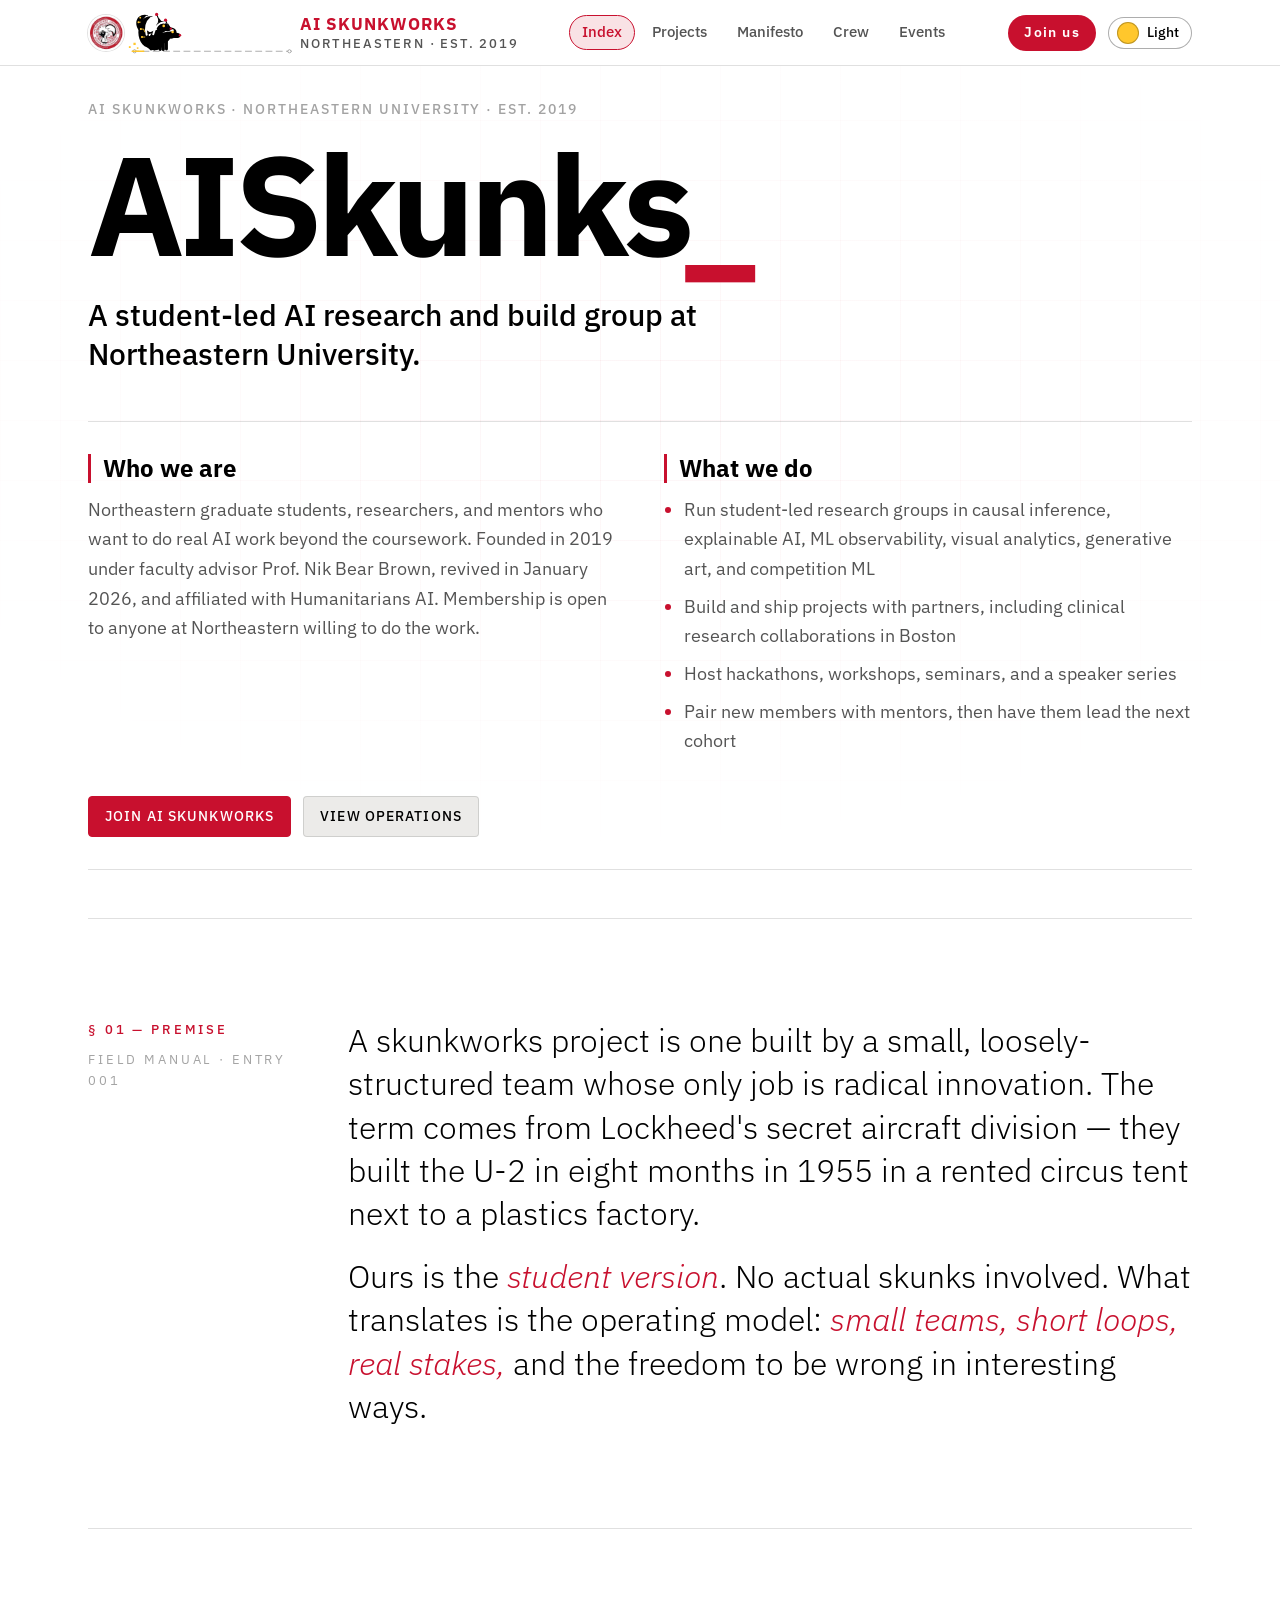
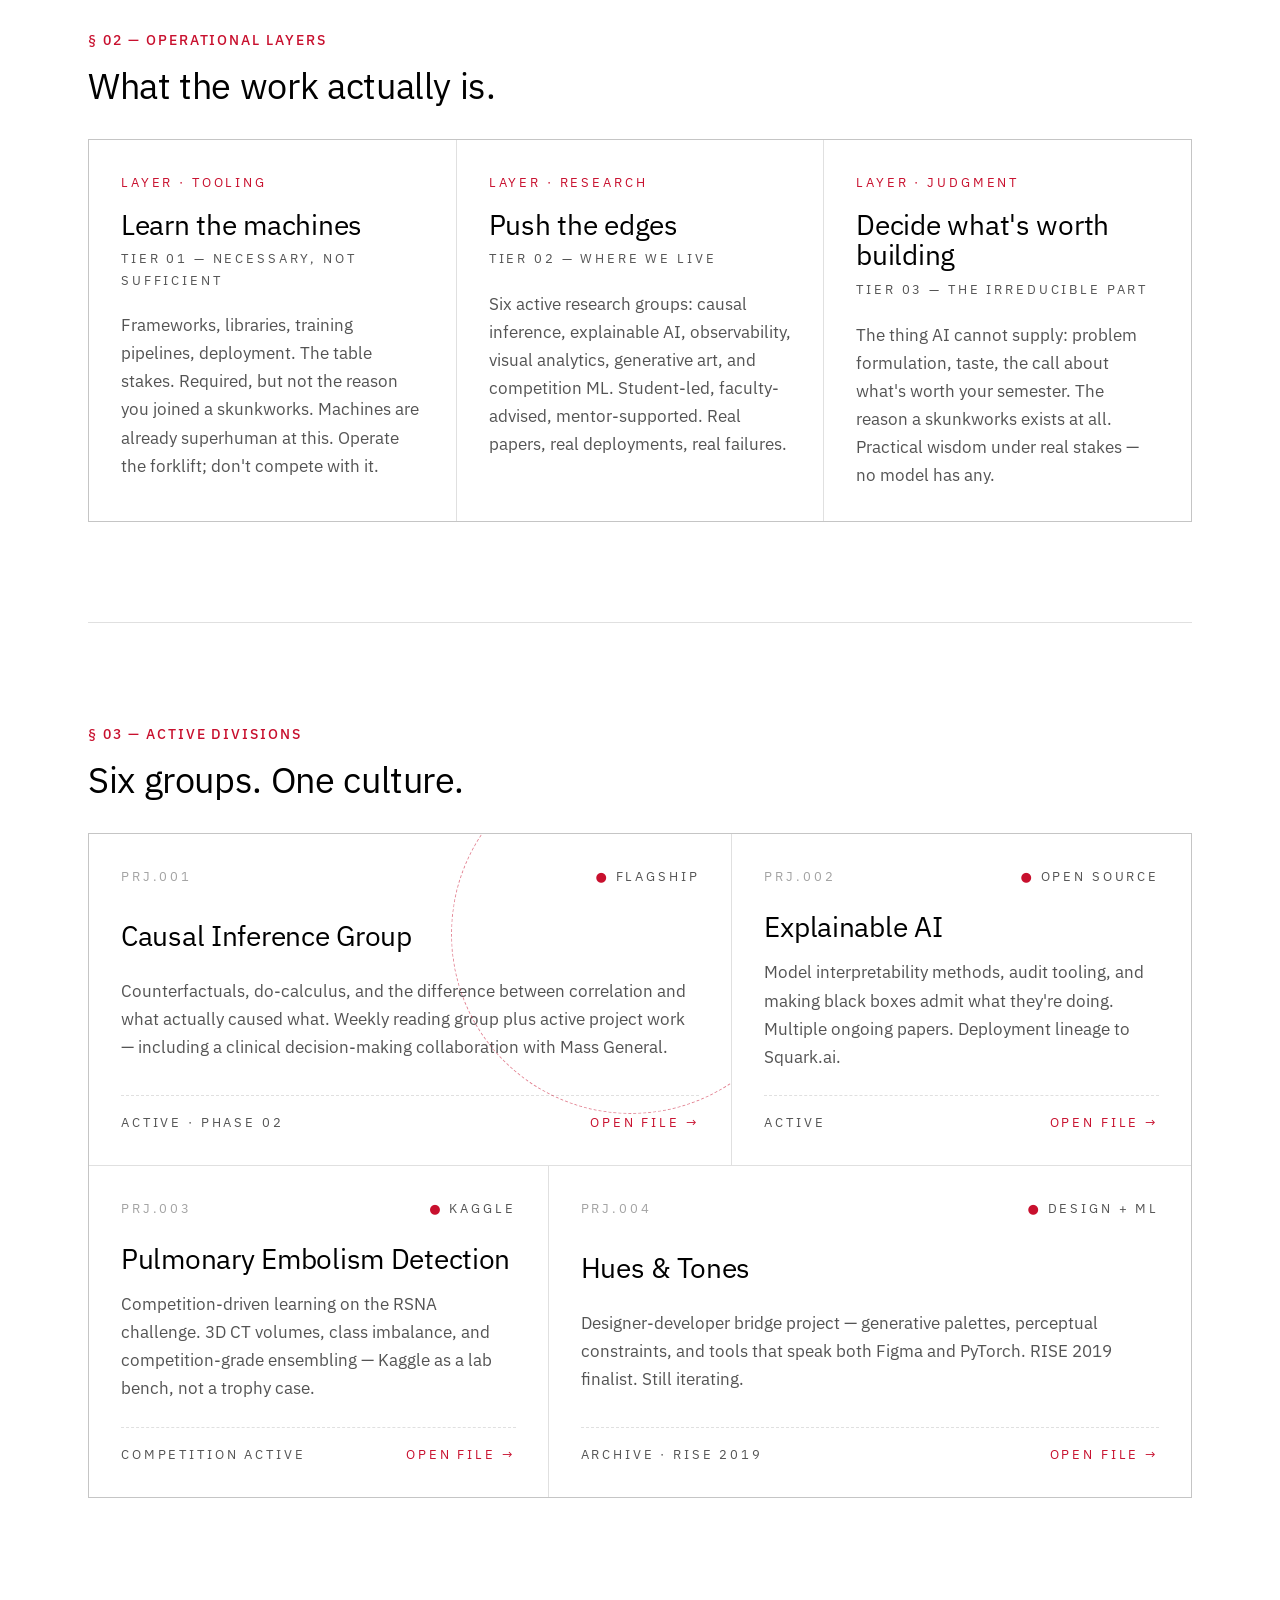
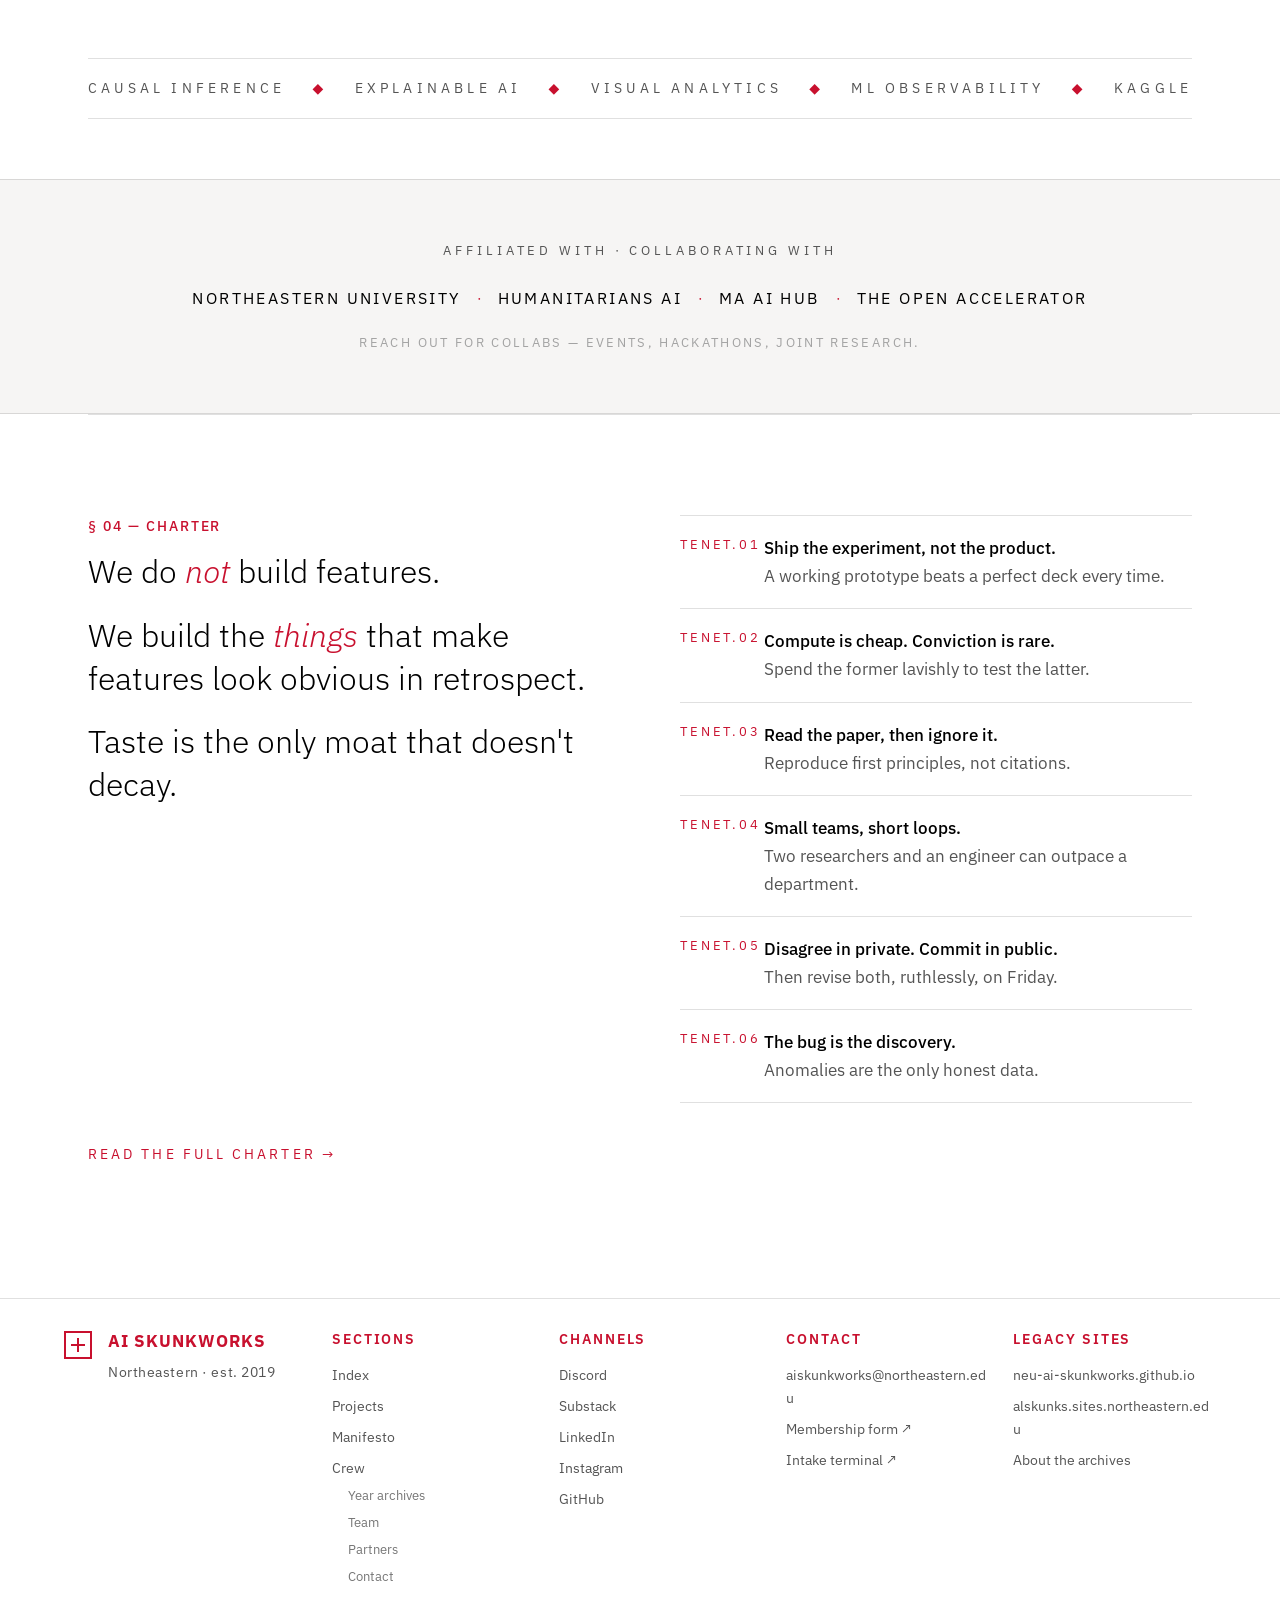
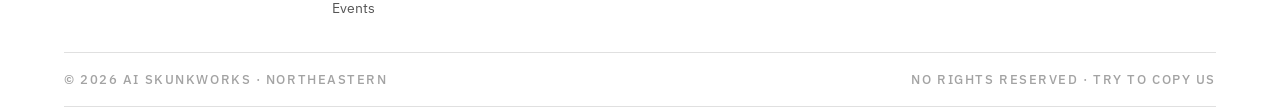
==== index.html @ e77fe257 "Initial commit: NEU AI Skunkworks website Co-Authored-By: Claude Opus 5.5 <noreply@anthropic.com> Cl" ====
<!DOCTYPE html>
<html lang="en">
  <head>
    <meta charset="utf-8" />
    <meta name="viewport" content="width=device-width, initial-scale=1" />
    <title>AISkunks — AI Skunkworks at Northeastern University</title>
    <meta
      name="description"
      content="Student-led AI research at Northeastern. Founded 2019, revived 2026. Six divisions, hackathons, mentorship, and radical innovation on purpose."
    />
    <meta name="theme-color" content="#c8102e" />
    <script>
      (function () {
        var t = null;
        try { t = localStorage.getItem("skunkworks-theme"); } catch (e) {}
        if (!t) t = window.matchMedia("(prefers-color-scheme: dark)").matches ? "dark" : "light";
        document.documentElement.dataset.theme = t;
      })();
    </script>
    <link rel="preconnect" href="https://fonts.googleapis.com" />
    <link rel="preconnect" href="https://fonts.gstatic.com" crossorigin />
    <link
      href="https://fonts.googleapis.com/css2?family=IBM+Plex+Mono:wght@400;500&family=IBM+Plex+Sans:ital,wght@0,400;0,500;0,600;0,700;1,400;1,600&display=swap"
      rel="stylesheet"
    />
    <link rel="icon" href="assets/favicon.png" />
    <link rel="stylesheet" href="styles/tokens.css" />
    <link rel="stylesheet" href="styles/base.css" />
    <link rel="stylesheet" href="styles/components.css" />
    <link rel="stylesheet" href="styles/layout.css" />
    <link rel="stylesheet" href="styles/pages-index.css" />
  </head>
  <body>
    <div class="site-shell">
      <header class="site-sticky-nav">
        <div class="site-sticky-nav__inner">
          <div class="site-sticky-nav__brand-group">
          <a class="site-sticky-nav__brand" href="index.html">
            <img class="brand-logo" src="assets/skunkworksneu_logo.jpg" alt="AI Skunkworks home" width="36" height="36" />
            </a>
            <svg class="skunk" viewBox="0 0 140 36" aria-hidden="true" focusable="false">
            <g class="skunk__ground">
              <path class="skunk__trace" d="M0 34.5 H140" />
              <circle class="skunk__via" cx="2" cy="34.5" r="1.4" />
              <circle class="skunk__via" cx="138" cy="34.5" r="1.4" />
              <path class="skunk__packet" d="M0 34.5 H10" />
            </g>
            <g class="skunk__mover">
              <g class="skunk__face">
                <!-- RUN POSE -->
                <g class="skunk__run">
                  <g class="skunk__bits">
                    <rect x="1" y="27" width="2" height="2" />
                    <rect x="-3" y="30" width="1.6" height="1.6" />
                    <rect x="4" y="31" width="1.4" height="1.4" />
                  </g>
                  <g class="skunk__tail skunk__tail--run">
                    <path class="skunk__fur" d="M15 20 C8 20 3 15 3.5 9 C4 3.5 9.5 1 14 3 C10 5 8.5 9 10.5 13 C12 16 14.5 17.5 17 18.5 Z" />
                    <path class="skunk__stripe" d="M12.5 4.2 C9.5 7 9.4 11 11.8 14.6" />
                    <path class="skunk__circuit" d="M5.5 9 H8 L9.2 11" />
                    <circle class="skunk__node" cx="5.5" cy="9" r="0.9" />
                    <circle class="skunk__node" cx="7" cy="5" r="0.8" />
                  </g>
                  <g class="skunk__legs-back">
                    <path class="skunk__leg skunk__leg--a" d="M16.5 25 V32.5" />
                    <path class="skunk__leg skunk__leg--b" d="M19.5 25.5 V32.5" />
                  </g>
                  <g class="skunk__legs-front">
                    <path class="skunk__leg skunk__leg--b" d="M27 25.5 V32.5" />
                    <path class="skunk__leg skunk__leg--a" d="M30 25 V32.5" />
                  </g>
                  <g class="skunk__bob">
                    <ellipse class="skunk__fur" cx="23" cy="22" rx="10.5" ry="6" />
                    <circle class="skunk__fur" cx="34" cy="18.5" r="5" />
                    <ellipse class="skunk__fur" cx="38.6" cy="20.6" rx="3.6" ry="2.3" />
                    <path class="skunk__fur" d="M30.5 14.6 L31.4 10.2 L34 14 Z" />
                    <path class="skunk__stripe" d="M35.6 16 C30 16.4 24 17.4 15.2 20.2" />
                    <path class="skunk__antenna" d="M32 13.8 L29.4 7.6" />
                    <circle class="skunk__led" cx="29.2" cy="7.2" r="1.4" />
                    <circle class="skunk__eye" cx="35.4" cy="17.6" r="1.15" />
                    <circle class="skunk__nose" cx="41.9" cy="20.4" r="1.05" />
                  </g>
                </g>
                <!-- SIT POSE -->
                <g class="skunk__sit">
                  <g class="skunk__tail skunk__tail--sit">
                    <path class="skunk__fur" d="M16 32 C8 31 4.5 23 5.5 15 C6.5 7 12 2.5 18 4 C13.5 6.5 11.5 11.5 12.5 18 C13.5 24 16.5 28 20 30 Z" />
                    <path class="skunk__stripe" d="M16.6 5 C12.5 8.5 11.2 14 12.6 20" />
                    <path class="skunk__circuit" d="M7.5 15 H10 L11 17.5" />
                    <path class="skunk__circuit" d="M8.5 22 H11" />
                    <circle class="skunk__node" cx="7.5" cy="15" r="0.9" />
                    <circle class="skunk__node" cx="8.5" cy="22" r="0.9" />
                  </g>
                  <ellipse class="skunk__fur" cx="19.5" cy="30" rx="6.5" ry="3.6" />
                  <ellipse class="skunk__fur" cx="22" cy="24" rx="6.8" ry="8.5" />
                  <path class="skunk__leg" d="M24.5 26 V33" />
                  <path class="skunk__leg" d="M27.2 26 V33" />
                  <g class="skunk__head">
                    <circle class="skunk__fur" cx="26" cy="13" r="5" />
                    <ellipse class="skunk__fur" cx="30.6" cy="14.8" rx="3.4" ry="2.2" />
                    <path class="skunk__fur" d="M22.4 9.4 L23.2 5 L26 8.6 Z" />
                    <path class="skunk__stripe" d="M28.6 9.4 C24.5 8.6 20.5 12 18.4 19.5" />
                    <path class="skunk__antenna" d="M24 8.4 L21.6 2.4" />
                    <circle class="skunk__led" cx="21.4" cy="2.1" r="1.4" />
                    <circle class="skunk__eye skunk__eye--blink" cx="27.6" cy="12.2" r="1.15" />
                    <circle class="skunk__nose" cx="33.8" cy="14.6" r="1.05" />
                  </g>
                </g>
              </g>
            </g>
          </svg>
            <a class="site-sticky-nav__brand site-sticky-nav__brand--text" href="index.html" tabindex="-1" aria-hidden="true">
            <span class="site-sticky-nav__brand-text">
              <span class="site-sticky-nav__brand-title">AI Skunkworks</span>
              <span class="site-sticky-nav__brand-sub">Northeastern · est. 2019</span>
            </span>
          </a>
          </div>
          <nav class="site-sticky-nav__links" aria-label="Primary">
            <a href="index.html" aria-current="page">Index</a>
            <a href="projects.html">Projects</a>
            <a href="manifesto.html">Manifesto</a>
            <a href="people.html">Crew</a>
            <a href="events.html">Events</a>
          </nav>
          <div class="site-sticky-nav__meta">
            <a class="site-sticky-nav__join" href="https://forms.cloud.microsoft/Pages/ResponsePage.aspx?id=gcLuqKOqrk2sm5o5i5IV5z3UtEad7LFKuTRbSEyY4zhUOFpUSFE5M0QzMUg0RDExRElSMlpEMUxLSC4u" target="_blank" rel="noopener noreferrer">Join us</a>
            <button type="button" class="theme-toggle" data-theme-toggle aria-pressed="false" aria-label="Switch to dark mode">
              <span class="theme-toggle__dial" aria-hidden="true"></span>
              <span class="theme-toggle__text">Light</span>
            </button>
            <button
              type="button"
              class="site-sticky-nav__toggle"
              aria-expanded="false"
              aria-controls="site-mobile-menu"
              aria-label="Open menu"
            >
              <span class="site-sticky-nav__toggle-bar" aria-hidden="true"></span>
              <span class="site-sticky-nav__toggle-bar" aria-hidden="true"></span>
              <span class="site-sticky-nav__toggle-bar" aria-hidden="true"></span>
            </button>
          </div>
        </div>
      </header>
      <div id="site-mobile-menu" class="site-mobile-menu" hidden>
        <button type="button" class="site-mobile-menu__close" aria-label="Close menu">×</button>
        <nav class="site-mobile-menu__links" aria-label="Mobile primary">
          <a href="index.html" aria-current="page">Index</a>
          <a href="projects.html">Projects</a>
          <a href="manifesto.html">Manifesto</a>
          <a href="people.html">Crew</a>
          <a href="events.html">Events</a>
          <a class="site-mobile-menu__join" href="https://forms.cloud.microsoft/Pages/ResponsePage.aspx?id=gcLuqKOqrk2sm5o5i5IV5z3UtEad7LFKuTRbSEyY4zhUOFpUSFE5M0QzMUg0RDExRElSMlpEMUxLSC4u" target="_blank" rel="noopener noreferrer">Join us ↗</a>
        </nav>
      </div>
      <main class="site-main" id="main">
        <section class="page-hero index-hero">
          <p class="page-hero__label">AI Skunkworks · Northeastern University · est. 2019</p>
          <h1 class="index-hero__title">AISkunks<span class="index-hero__cursor" aria-hidden="true">_</span></h1>
          <p class="index-hero__tagline">
            A student-led AI research and build group at Northeastern University.
          </p>
          <div class="index-hero__about">
            <div class="index-hero__about-col">
              <h2 class="index-hero__about-title">Who we are</h2>
              <p>
                Northeastern graduate students, researchers, and mentors who want to do real AI
                work beyond the coursework. Founded in 2019 under faculty advisor Prof. Nik Bear Brown,
                revived in January 2026, and affiliated with Humanitarians AI. Membership is open to
                anyone at Northeastern willing to do the work.
              </p>
            </div>
            <div class="index-hero__about-col">
              <h2 class="index-hero__about-title">What we do</h2>
              <ul class="index-hero__do">
                <li>Run student-led research groups in causal inference, explainable AI, ML observability, visual analytics, generative art, and competition ML</li>
                <li>Build and ship projects with partners, including clinical research collaborations in Boston</li>
                <li>Host hackathons, workshops, seminars, and a speaker series</li>
                <li>Pair new members with mentors, then have them lead the next cohort</li>
              </ul>
            </div>
          </div>
          <div class="index-hero__cta">
            <a href="https://forms.cloud.microsoft/Pages/ResponsePage.aspx?id=gcLuqKOqrk2sm5o5i5IV5z3UtEad7LFKuTRbSEyY4zhUOFpUSFE5M0QzMUg0RDExRElSMlpEMUxLSC4u" class="btn btn--primary" target="_blank" rel="noopener noreferrer">Join AI Skunkworks</a>
            <a href="projects.html" class="btn">View operations</a>
          </div>
        </section>

        <section class="page-section" id="premise">
          <div class="page-section__grid">
            <div class="page-section__kicker">
              <p class="page-section__label">§ 01 — Premise</p>
              <p class="page-section__kicker-sub">Field Manual · Entry 001</p>
            </div>
            <div class="page-section__prose">
              <p class="premise__para">
                A skunkworks project is one built by a small, loosely-structured team whose only job
                is radical innovation. The term comes from Lockheed's secret aircraft division —
                they built the U-2 in eight months in 1955 in a rented circus tent next to a plastics
                factory.
              </p>
              <p class="premise__para">
                Ours is the <em>student version</em>. No actual skunks involved. What translates is
                the operating model: <em>small teams, short loops, real stakes,</em> and the freedom
                to be wrong in interesting ways.
              </p>
            </div>
          </div>
        </section>

        <section class="page-section layers" id="layers">
          <div class="page-section__head">
            <p class="page-section__label">§ 02 — Operational Layers</p>
            <h2>What the work actually is.</h2>
          </div>
          <div class="layers__grid">
            <article class="layer-card">
              <p class="layer-card__label">LAYER · TOOLING</p>
              <h3 class="layer-card__title">Learn the machines</h3>
              <p class="layer-card__sub">TIER 01 — NECESSARY, NOT SUFFICIENT</p>
              <p class="layer-card__body">
                Frameworks, libraries, training pipelines, deployment. The table stakes. Required,
                but not the reason you joined a skunkworks. Machines are already superhuman at this.
                Operate the forklift; don't compete with it.
              </p>
            </article>
            <article class="layer-card">
              <p class="layer-card__label">LAYER · RESEARCH</p>
              <h3 class="layer-card__title">Push the edges</h3>
              <p class="layer-card__sub">TIER 02 — WHERE WE LIVE</p>
              <p class="layer-card__body">
                Six active research groups: causal inference, explainable AI, observability, visual
                analytics, generative art, and competition ML. Student-led, faculty-advised,
                mentor-supported. Real papers, real deployments, real failures.
              </p>
            </article>
            <article class="layer-card">
              <p class="layer-card__label">LAYER · JUDGMENT</p>
              <h3 class="layer-card__title">Decide what's worth building</h3>
              <p class="layer-card__sub">TIER 03 — THE IRREDUCIBLE PART</p>
              <p class="layer-card__body">
                The thing AI cannot supply: problem formulation, taste, the call about what's worth
                your semester. The reason a skunkworks exists at all. Practical wisdom under real
                stakes — no model has any.
              </p>
            </article>
          </div>
        </section>

        <section class="page-section operations" id="operations">
          <div class="page-section__head">
            <p class="page-section__label">§ 03 — Active Divisions</p>
            <h2>Six groups. One culture.</h2>
          </div>
          <div class="ops-grid">
            <article class="ops-grid__item ops-grid__item--featured ops-grid__item--span-7">
              <div class="ops-grid__head">
                <span class="ops-grid__id">PRJ.001</span>
                <span class="ops-grid__tag">● FLAGSHIP</span>
              </div>
              <h3 class="ops-grid__title">Causal Inference Group</h3>
              <p class="ops-grid__body">
                Counterfactuals, do-calculus, and the difference between correlation and what
                actually caused what. Weekly reading group plus active project work — including a
                clinical decision-making collaboration with Mass General.
              </p>
              <div class="ops-grid__foot">
                <span>ACTIVE · PHASE 02</span>
                <a href="projects.html#causal" class="ops-grid__link">OPEN FILE →</a>
              </div>
            </article>
            <article class="ops-grid__item ops-grid__item--span-5">
              <div class="ops-grid__head">
                <span class="ops-grid__id">PRJ.002</span>
                <span class="ops-grid__tag">● OPEN SOURCE</span>
              </div>
              <h3 class="ops-grid__title">Explainable AI</h3>
              <p class="ops-grid__body">
                Model interpretability methods, audit tooling, and making black boxes admit what
                they're doing. Multiple ongoing papers. Deployment lineage to Squark.ai.
              </p>
              <div class="ops-grid__foot">
                <span>ACTIVE</span>
                <a href="projects.html#xai" class="ops-grid__link">OPEN FILE →</a>
              </div>
            </article>
            <article class="ops-grid__item ops-grid__item--span-5">
              <div class="ops-grid__head">
                <span class="ops-grid__id">PRJ.003</span>
                <span class="ops-grid__tag">● KAGGLE</span>
              </div>
              <h3 class="ops-grid__title">Pulmonary Embolism Detection</h3>
              <p class="ops-grid__body">
                Competition-driven learning on the RSNA challenge. 3D CT volumes, class imbalance,
                and competition-grade ensembling — Kaggle as a lab bench, not a trophy case.
              </p>
              <div class="ops-grid__foot">
                <span>COMPETITION ACTIVE</span>
                <a href="projects.html#kaggle" class="ops-grid__link">OPEN FILE →</a>
              </div>
            </article>
            <article class="ops-grid__item ops-grid__item--span-7">
              <div class="ops-grid__head">
                <span class="ops-grid__id">PRJ.004</span>
                <span class="ops-grid__tag">● DESIGN + ML</span>
              </div>
              <h3 class="ops-grid__title">Hues &amp; Tones</h3>
              <p class="ops-grid__body">
                Designer-developer bridge project — generative palettes, perceptual constraints, and
                tools that speak both Figma and PyTorch. RISE 2019 finalist. Still iterating.
              </p>
              <div class="ops-grid__foot">
                <span>ARCHIVE · RISE 2019</span>
                <a href="projects.html#hues-tones" class="ops-grid__link">OPEN FILE →</a>
              </div>
            </article>
          </div>
        </section>

        <div class="marquee" aria-hidden="true">
          <div class="marquee__track">
            <span class="marquee__seg"
              >CAUSAL INFERENCE <em>◆</em> EXPLAINABLE AI <em>◆</em> VISUAL ANALYTICS <em>◆</em> ML
              OBSERVABILITY <em>◆</em> KAGGLE <em>◆</em> GAUGUIN <em>◆</em> HACKATHONS <em>◆</em>
              SPEAKER SERIES <em>◆</em> MENTORSHIP <em>◆</em> OPEN ACCELERATOR <em>◆</em>
            </span>
            <span class="marquee__seg"
              >CAUSAL INFERENCE <em>◆</em> EXPLAINABLE AI <em>◆</em> VISUAL ANALYTICS <em>◆</em> ML
              OBSERVABILITY <em>◆</em> KAGGLE <em>◆</em> GAUGUIN <em>◆</em> HACKATHONS <em>◆</em>
              SPEAKER SERIES <em>◆</em> MENTORSHIP <em>◆</em> OPEN ACCELERATOR <em>◆</em>
            </span>
          </div>
        </div>

        <section class="affiliations" aria-label="Affiliations and collaborators">
          <p class="affiliations__label">AFFILIATED WITH · COLLABORATING WITH</p>
          <ul class="affiliations__list">
            <li class="affiliation">Northeastern University</li>
            <li class="affiliation__sep" aria-hidden="true">·</li>
            <li class="affiliation">Humanitarians AI</li>
            <li class="affiliation__sep" aria-hidden="true">·</li>
            <li class="affiliation">MA AI Hub</li>
            <li class="affiliation__sep" aria-hidden="true">·</li>
            <li class="affiliation">The Open Accelerator</li>
          </ul>
          <!-- TODO: replace text labels with logo SVGs as partners confirm -->
          <p class="affiliations__sub">Reach out for collabs — events, hackathons, joint research.</p>
        </section>

        <section class="page-section charter-preview" id="charter-preview">
          <div class="charter-preview__grid">
            <div class="charter-preview__prose">
              <p class="page-section__label">§ 04 — Charter</p>
              <p class="charter-preview__para">We do <em>not</em> build features.</p>
              <p class="charter-preview__para">
                We build the <em>things</em> that make features look obvious in retrospect.
              </p>
              <p class="charter-preview__para">Taste is the only moat that doesn't decay.</p>
            </div>
            <ol class="tenets tenets--preview">
              <li>
                <strong>Ship the experiment, not the product.</strong>
                <span>A working prototype beats a perfect deck every time.</span>
              </li>
              <li>
                <strong>Compute is cheap. Conviction is rare.</strong>
                <span>Spend the former lavishly to test the latter.</span>
              </li>
              <li>
                <strong>Read the paper, then ignore it.</strong>
                <span>Reproduce first principles, not citations.</span>
              </li>
              <li>
                <strong>Small teams, short loops.</strong>
                <span>Two researchers and an engineer can outpace a department.</span>
              </li>
              <li>
                <strong>Disagree in private. Commit in public.</strong>
                <span>Then revise both, ruthlessly, on Friday.</span>
              </li>
              <li>
                <strong>The bug is the discovery.</strong>
                <span>Anomalies are the only honest data.</span>
              </li>
            </ol>
          </div>
          <a href="manifesto.html" class="charter-preview__more">Read the full charter →</a>
        </section>
      </main>
      <footer class="site-footer">
        <div class="site-footer__inner">
          <div class="site-footer__grid">
            <div class="site-footer__col site-footer__col--brand">
              <div class="site-footer__brand">
                <span class="brand-mark" aria-hidden="true"></span>
                <div class="site-footer__brand-copy">
                  <span class="site-footer__brand-name">AI Skunkworks</span>
                  <p class="site-footer__tagline">Northeastern · est. 2019</p>
                </div>
              </div>
            </div>
            <div class="site-footer__col">
              <h2 class="site-footer__col-title">Sections</h2>
              <ul class="site-footer__list">
                <li><a href="index.html">Index</a></li>
                <li><a href="projects.html">Projects</a></li>
                <li><a href="manifesto.html">Manifesto</a></li>
                <li>
                  <a href="people.html">Crew</a>
                  <ul class="site-footer__sublist">
                    <li><a href="people.html#year-archives">Year archives</a></li>
                    <li><a href="people.html#command">Team</a></li>
                    <li><a href="people.html#partners">Partners</a></li>
                    <li><a href="people.html#contact">Contact</a></li>
                  </ul>
                </li>
                <li><a href="events.html">Events</a></li>
              </ul>
            </div>
            <div class="site-footer__col">
              <h2 class="site-footer__col-title">Channels</h2>
              <ul class="site-footer__list">
                <li><a href="https://discord.gg/PGebZX3xU" target="_blank" rel="noopener noreferrer">Discord</a></li>
                <li><a href="https://aiskunkworks.substack.com" target="_blank" rel="noopener noreferrer">Substack</a></li>
                <li><a href="https://www.linkedin.com/company/aiskunkworks/" target="_blank" rel="noopener noreferrer">LinkedIn</a></li>
                <li><a href="https://instagram.com/aiskunkworks" target="_blank" rel="noopener noreferrer">Instagram</a></li>
                <li><a href="https://github.com/skunkworksneu" target="_blank" rel="noopener noreferrer">GitHub</a></li>
              </ul>
            </div>
            <div class="site-footer__col">
              <h2 class="site-footer__col-title">Contact</h2>
              <ul class="site-footer__list">
                <li><a href="mailto:aiskunkworks@northeastern.edu">aiskunkworks@northeastern.edu</a></li>
                <li><a href="https://forms.cloud.microsoft/Pages/ResponsePage.aspx?id=gcLuqKOqrk2sm5o5i5IV5z3UtEad7LFKuTRbSEyY4zhUOFpUSFE5M0QzMUg0RDExRElSMlpEMUxLSC4u" target="_blank" rel="noopener noreferrer">Membership form ↗</a></li>
                <li><a href="events.html#intake-terminal">Intake terminal ↗</a></li>
              </ul>
            </div>
            <div class="site-footer__col">
              <h2 class="site-footer__col-title">Legacy sites</h2>
              <ul class="site-footer__list">
                <li><a href="https://neu-ai-skunkworks.github.io" target="_blank" rel="noopener noreferrer">neu-ai-skunkworks.github.io</a></li>
                <li><a href="https://alskunks.sites.northeastern.edu" target="_blank" rel="noopener noreferrer">alskunks.sites.northeastern.edu</a></li>
                <li><a href="people.html#legacy-sites">About the archives</a></li>
              </ul>
            </div>
          </div>
          <div class="site-footer__strip">
            <span>© 2026 AI Skunkworks · Northeastern</span>
            <span>NO RIGHTS RESERVED · TRY TO COPY US</span>
          </div>
        </div>
      </footer>
    </div>
    <script src="scripts/main.js" defer></script>
  </body>
</html>
---- styles/tokens.css ----
/**
 * AI Skunkworks — design tokens only
 */

:root {
  /* Light theme: white paper, black ink, Northeastern red, signal yellow */
  color-scheme: light;

  /* Paper (surfaces) */
  --paper: #ffffff;
  --paper-2: #f6f5f4;
  --paper-3: #ecebe9;
  --paper-rgb: 255, 255, 255;

  /* Ink (text) */
  --ink: #000000;
  --ink-dim: #545454;
  --ink-faint: #a3a3a3;

  /* Accent: red */
  --accent: #c8102e;
  --accent-dim: #eba3ae;
  --accent-rgb: 200, 16, 46;

  /* Signal: yellow (decorative fills, never text on white) */
  --signal: #ffc72c;
  --signal-ink: #000000;

  /* Semantic */
  --warn: #b8860b;
  --classified: #c8102e;

  /* Lines */
  --line: rgba(0, 0, 0, 0.12);
  --line-strong: rgba(0, 0, 0, 0.32);

  /* Atmosphere (grid + glow) */
  --grid-alpha: 0.045;
  --glow: transparent;

  /* Mascot */
  --skunk-fur: #000000;
  --skunk-stripe: #ffffff;
  --skunk-halo: none;

  /* Typography (Google Fonts loaded in HTML) */
  --sans: "IBM Plex Sans", "Segoe UI", system-ui, -apple-system, Roboto, "Helvetica Neue", Arial, sans-serif;
  --code: "IBM Plex Mono", ui-monospace, "Cascadia Code", Menlo, Consolas, monospace;
  /* Legacy names kept so existing rules pick up the new faces */
  --mono: var(--sans);
  --serif: var(--sans);

  /* Spacing scale */
  --space-3xs: 0.25rem;
  --space-2xs: 0.5rem;
  --space-xs: 0.75rem;
  --space-sm: 1rem;
  --space-md: 1.5rem;
  --space-lg: 2rem;
  --space-xl: 3rem;
  --space-2xl: 4.5rem;

  /* Type scale */
  --text-xs: 0.875rem;
  --text-sm: 1.0625rem;
  --text-base: 1.125rem;
  --text-md: 1.25rem;
  --text-lg: 1.5rem;
  --text-xl: 2rem;
  --text-2xl: 2.5rem;
  --type-h1-hero: clamp(2.25rem, 5vw, 3.25rem);
  --type-h2-section: 2.25rem; /* 28px — page-section heads */
  --type-h3-card: 1.75rem; /* 28px — card titles (ops-grid 32 / layer 28 / division 24) */
  --type-pullprose: clamp(1.5rem, 3vw, 2rem); /* 24–30px — premise, pullquotes */
  --type-body-lg: 1.1875rem; /* 16px — long-form / CTA supporting copy */
  --type-body: 1.0625rem; /* 13px — card & tenet body copy */
  --type-mono-label: 0.8125rem; /* 10px — uppercase mono labels */

  /* Muted ink (footer sub-links) */
  --ink-mute: #767676;

  /* Radii */
  --radius-sm: 2px;
  --radius-md: 4px;

  /* Motion */
  --ease-out: cubic-bezier(0.22, 1, 0.36, 1);
  --duration-fast: 120ms;
  --duration-base: 200ms;

  /* Layering */
  --z-base: 0;
  --z-grid: 0;
  --z-noise: 1;
  --z-scan: 2;
  --z-content: 10;
  --z-sticky-nav: 100;
  --z-mobile-menu: 200;

  /* Sticky chrome offset used by scroll-margin / floating UI */
  --classification-banner-h: 0rem;
}

/* Dark theme: black, white ink, brighter red, yellow signal. Set by the theme toggle. */
:root[data-theme="dark"] {
  color-scheme: dark;

  --paper: #000000;
  --paper-2: #0d0d0d;
  --paper-3: #181818;
  --paper-rgb: 0, 0, 0;

  --ink: #ffffff;
  --ink-dim: #b0b0b0;
  --ink-faint: #4a4a4a;
  --ink-mute: #8a8a8a;

  --accent: #ff3b4e;
  --accent-dim: #8f1d2b;
  --accent-rgb: 255, 59, 78;

  --signal: #ffd23f;
  --signal-ink: #000000;

  --warn: #ffd23f;
  --classified: #ff3b4e;
  --line: rgba(255, 255, 255, 0.14);
  --line-strong: rgba(255, 255, 255, 0.38);

  --grid-alpha: 0.06;
  --glow: rgba(255, 59, 78, 0.14);

  --skunk-fur: #141414;
  --skunk-stripe: #ffffff;
  --skunk-halo: drop-shadow(0 0 0.6px rgba(255, 255, 255, 0.95)) drop-shadow(0 0 2px rgba(255, 59, 78, 0.5));
}
---- styles/base.css ----
/**
 * AI Skunkworks — reset, body, typography, atmosphere
 */

*,
*::before,
*::after {
  box-sizing: border-box;
}

html {
  position: relative;
  -webkit-text-size-adjust: 100%;
  text-size-adjust: 100%;
  height: 100%;
  scroll-behavior: smooth;
}

body {
  margin: 0;
  min-height: 100%;
  background-color: var(--paper);
  color: var(--ink);
  font-family: var(--mono);
  font-size: var(--text-sm);
  font-weight: 400;
  line-height: 1.65;
  letter-spacing: 0;
  -webkit-font-smoothing: antialiased;
  transition: background-color 0.6s var(--ease-out), color 0.6s var(--ease-out);
}

/* Fixed blueprint grid (60×60, accent @ var(--grid-alpha)) + red glow in dark theme */
body::before {
  content: "";
  position: fixed;
  inset: 0;
  pointer-events: none;
  z-index: var(--z-grid);
  background-color: var(--paper);
  background-image:
    radial-gradient(ellipse 60% 50% at 70% 40%, var(--glow), transparent 70%),
    linear-gradient(rgba(var(--accent-rgb), var(--grid-alpha)) 1px, transparent 1px),
    linear-gradient(90deg, rgba(var(--accent-rgb), var(--grid-alpha)) 1px, transparent 1px);
  background-size: auto, 60px 60px, 60px 60px;
  background-position: 0 0, 0 0, 0 0;
  mask-image: radial-gradient(ellipse 85% 70% at 50% 45%, black 0%, transparent 72%);
  -webkit-mask-image: radial-gradient(ellipse 85% 70% at 50% 45%, black 0%, transparent 72%);
}

/* Fixed SVG noise (overlay blend) + scanlines on <html> */
html::before {
  content: "";
  position: fixed;
  inset: 0;
  z-index: var(--z-noise);
  pointer-events: none;
  opacity: 0.035;
  mix-blend-mode: overlay;
  background-image: url("data:image/svg+xml,%3Csvg xmlns='http://www.w3.org/2000/svg' width='256' height='256'%3E%3Cfilter id='n'%3E%3CfeTurbulence type='fractalNoise' baseFrequency='0.9' numOctaves='4' stitchTiles='stitch'/%3E%3C/filter%3E%3Crect width='100%25' height='100%25' filter='url(%23n)'/%3E%3C/svg%3E");
  background-repeat: repeat;
  background-size: 256px 256px;
}

html::after {
  content: "";
  position: fixed;
  inset: 0;
  z-index: var(--z-scan);
  pointer-events: none;
  opacity: 0;
  transition: opacity 0.6s var(--ease-out);
  background-image: repeating-linear-gradient(
    to bottom,
    transparent 0,
    transparent 3px,
    rgba(0, 0, 0, 0.04) 3px,
    rgba(0, 0, 0, 0.04) 4px
  );
}

:root[data-theme="dark"]::after {
  opacity: 1;
}

img,
picture,
video,
canvas,
svg {
  display: block;
  max-width: 100%;
}

input,
button,
textarea,
select {
  font: inherit;
  color: inherit;
}

h1,
h2,
h3,
h4 {
  font-family: var(--serif);
  font-weight: 600;
  line-height: 1.2;
  letter-spacing: -0.01em;
  color: var(--ink);
  margin: 0 0 var(--space-sm);
}

h1 {
  font-size: var(--text-2xl);
  font-weight: 700;
}

h2 {
  font-size: var(--text-xl);
}

h3 {
  font-size: var(--text-lg);
}

h4 {
  font-size: var(--text-md);
}

p {
  margin: 0 0 var(--space-sm);
}

a {
  color: var(--accent);
  text-decoration-color: var(--accent-dim);
  text-underline-offset: 0.2em;
  transition: color var(--duration-fast) var(--ease-out),
    text-decoration-color var(--duration-fast) var(--ease-out);
}

a:hover {
  color: var(--ink);
  text-decoration-color: var(--accent);
}

a:focus-visible {
  outline: 1px solid var(--accent);
  outline-offset: 3px;
}

::selection {
  background-color: var(--signal);
  color: var(--signal-ink);
}

.visually-hidden {
  position: absolute;
  width: 1px;
  height: 1px;
  padding: 0;
  margin: -1px;
  overflow: hidden;
  clip: rect(0, 0, 0, 0);
  white-space: nowrap;
  border: 0;
}

/* Scrollbars (Firefox + WebKit) */
* {
  scrollbar-width: thin;
  scrollbar-color: var(--accent-dim) var(--paper-2);
}

*::-webkit-scrollbar {
  width: 10px;
  height: 10px;
}

*::-webkit-scrollbar-track {
  background: var(--paper-2);
  border-left: 1px solid var(--line);
}

*::-webkit-scrollbar-thumb {
  background: var(--accent-dim);
  border: 2px solid var(--paper-2);
  border-radius: var(--radius-sm);
}

*::-webkit-scrollbar-thumb:hover {
  background: var(--accent);
}

*::-webkit-scrollbar-corner {
  background: var(--paper-2);
}

/* Terminal-style UI keeps a monospace face */
code,
kbd,
pre,
samp,
.intake-terminal__log,
.intake-terminal__field,
.intake-terminal__msg-label,
.intake-terminal__progress-wrap {
  font-family: var(--code);
}
---- styles/components.css ----
/**
 * AI Skunkworks — nav, buttons, cards, forms
 */

/* ——— Sticky ops nav ——— */
.site-sticky-nav {
  position: sticky;
  top: 0;
  z-index: var(--z-sticky-nav);
  width: 100%;
  background: rgba(var(--paper-rgb), 0.85);
  backdrop-filter: blur(12px) saturate(1.2);
  -webkit-backdrop-filter: blur(12px) saturate(1.2);
  border-bottom: 1px solid var(--line);
}

.site-sticky-nav__inner {
  max-width: 72rem;
  margin: 0 auto;
  padding: var(--space-xs) var(--space-md);
  display: grid;
  grid-template-columns: auto 1fr auto;
  align-items: center;
  gap: var(--space-sm) var(--space-md);
}

.site-sticky-nav__brand-group {
  display: inline-flex;
  align-items: center;
  gap: var(--space-2xs);
  justify-self: start;
  min-width: 0;
}

.site-sticky-nav__brand {
  display: inline-flex;
  align-items: center;
  gap: var(--space-sm);
  text-decoration: none;
  color: inherit;
  justify-self: start;
}

.site-sticky-nav__brand:focus-visible {
  outline: 1px solid var(--accent);
  outline-offset: 4px;
}

.brand-mark {
  position: relative;
  display: block;
  width: 28px;
  height: 28px;
  flex-shrink: 0;
  border: 2px solid var(--accent);
  box-sizing: border-box;
}

.brand-mark::before,
.brand-mark::after {
  content: "";
  position: absolute;
  left: 50%;
  top: 50%;
  transform: translate(-50%, -50%);
  background-color: var(--accent);
  pointer-events: none;
}

.brand-mark::before {
  width: 14px;
  height: 2px;
}

.brand-mark::after {
  width: 2px;
  height: 14px;
}

.site-sticky-nav__brand-text {
  display: flex;
  flex-direction: column;
  gap: 0.1rem;
  line-height: 1.2;
}

.site-sticky-nav__brand-title {
  font-family: var(--mono);
  font-size: var(--text-sm);
  font-weight: 700;
  letter-spacing: 0.06em;
  text-transform: uppercase;
  color: var(--accent);
}

.site-sticky-nav__brand-sub {
  font-family: var(--mono);
  font-size: 0.8125rem;
  font-weight: 500;
  letter-spacing: 0.14em;
  text-transform: uppercase;
  color: var(--ink-dim);
}

.site-sticky-nav__links {
  display: flex;
  flex-wrap: nowrap;
  align-items: center;
  justify-content: center;
  gap: var(--space-3xs);
  font-family: var(--sans);
  font-size: 0.9375rem;
  font-weight: 500;
  letter-spacing: 0;
  justify-self: center;
}

.site-sticky-nav__links a {
  color: var(--ink-dim);
  text-decoration: none;
  padding: var(--space-3xs) var(--space-xs);
  border: 1px solid transparent;
  border-radius: 999px;
  transition: color var(--duration-fast) var(--ease-out),
    border-color var(--duration-fast) var(--ease-out),
    background-color var(--duration-fast) var(--ease-out);
}

.site-sticky-nav__links a:hover {
  color: var(--accent);
  border-color: var(--accent-dim);
}

.site-sticky-nav__links a[aria-current="page"] {
  color: var(--accent);
  border-color: var(--accent);
  background-color: color-mix(in srgb, var(--accent) 12%, transparent);
}

.site-sticky-nav__links a[aria-current="page"]:hover {
  color: var(--accent);
  border-color: var(--accent-dim);
}



.site-sticky-nav__links a:focus-visible {
  outline: 1px solid var(--accent);
  outline-offset: 3px;
}

.site-sticky-nav__meta {
  display: inline-flex;
  align-items: center;
  gap: var(--space-xs);
  justify-self: end;
  font-family: var(--mono);
  font-size: var(--text-xs);
  font-weight: 500;
  letter-spacing: 0.1em;
  color: var(--ink);
  white-space: nowrap;
}

.site-sticky-nav__pulse {
  display: block;
  width: 6px;
  height: 6px;
  flex-shrink: 0;
  border-radius: 50%;
  background-color: var(--accent);
  box-shadow: 0 0 0 0 color-mix(in srgb, var(--accent) 55%, transparent);
  animation: site-live-pulse 1.8s ease-in-out infinite;
}

@keyframes site-live-pulse {
  0%,
  100% {
    transform: scale(1);
    box-shadow: 0 0 0 0 color-mix(in srgb, var(--accent) 45%, transparent);
    opacity: 1;
  }
  50% {
    transform: scale(1.15);
    box-shadow: 0 0 0 8px transparent;
    opacity: 0.85;
  }
}

.site-sticky-nav__clock {
  font-variant-numeric: tabular-nums;
}

.site-sticky-nav__toggle {
  display: none;
  flex-direction: column;
  justify-content: center;
  gap: 5px;
  width: 2.25rem;
  height: 2.25rem;
  padding: 0;
  border: 1px solid var(--line);
  border-radius: var(--radius-sm);
  background: var(--paper-3);
  cursor: pointer;
  justify-self: end;
}

.site-sticky-nav__toggle-bar {
  display: block;
  width: 1rem;
  height: 2px;
  margin: 0 auto;
  background: var(--accent);
}

.site-sticky-nav__toggle:focus-visible {
  outline: 1px solid var(--accent);
  outline-offset: 3px;
}

.site-mobile-menu {
  position: fixed;
  inset: 0;
  z-index: var(--z-mobile-menu);
  display: flex;
  flex-direction: column;
  align-items: center;
  justify-content: center;
  background: var(--paper);
  padding: var(--space-xl) var(--space-md);
}

.site-mobile-menu[hidden] {
  display: none;
}

.site-mobile-menu__close {
  position: absolute;
  top: calc(var(--classification-banner-h) + var(--space-sm));
  right: var(--space-md);
  width: 2.5rem;
  height: 2.5rem;
  border: 1px solid var(--line);
  border-radius: var(--radius-sm);
  background: var(--paper-3);
  color: var(--ink);
  font-size: 1.5rem;
  line-height: 1;
  cursor: pointer;
}

.site-mobile-menu__close:focus-visible {
  outline: 1px solid var(--accent);
  outline-offset: 3px;
}

.site-mobile-menu__links {
  display: flex;
  flex-direction: column;
  align-items: center;
  gap: var(--space-lg);
  list-style: none;
  margin: 0;
  padding: 0;
}

.site-mobile-menu__links a {
  font-family: var(--serif);
  font-size: 1.4375rem;
  font-weight: 600;
  color: var(--ink-dim);
  text-decoration: none;
  letter-spacing: -0.01em;
  transition: color var(--duration-fast) var(--ease-out);
}

.site-mobile-menu__links a:hover,
.site-mobile-menu__links a[aria-current="page"] {
  color: var(--accent);
}

.site-mobile-menu__links a:focus-visible {
  outline: 1px solid var(--accent);
  outline-offset: 4px;
}

@media (max-width: 720px) {
  .site-sticky-nav__inner {
    grid-template-columns: 1fr auto auto;
    align-items: center;
  }

  .site-sticky-nav__links {
    display: none;
  }

  .site-sticky-nav__toggle {
    display: inline-flex;
  }

  .site-sticky-nav__clock {
    display: none;
  }

  .site-sticky-nav__meta {
    justify-self: end;
  }

  .site-sticky-nav__brand-text {
    min-width: 0;
  }

  .site-sticky-nav__brand-title {
    white-space: nowrap;
    overflow: hidden;
    text-overflow: ellipsis;
    max-width: 12rem;
  }
}

.btn {
  display: inline-flex;
  align-items: center;
  justify-content: center;
  gap: var(--space-2xs);
  padding: var(--space-2xs) var(--space-sm);
  font-family: var(--mono);
  font-size: var(--text-xs);
  font-weight: 500;
  letter-spacing: 0.08em;
  text-transform: uppercase;
  text-decoration: none;
  border: 1px solid var(--line);
  border-radius: var(--radius-md);
  background: var(--paper-3);
  color: var(--ink);
  cursor: pointer;
  transition: border-color var(--duration-fast) var(--ease-out),
    color var(--duration-fast) var(--ease-out),
    background-color var(--duration-fast) var(--ease-out);
}

.btn:hover {
  border-color: var(--accent-dim);
  color: var(--accent);
}

.btn--primary {
  background: var(--accent);
  color: var(--paper);
  border-color: var(--accent);
}

.btn--primary:hover {
  background: transparent;
  color: var(--accent);
  border-color: var(--accent);
}

.btn:focus-visible {
  outline: 1px solid var(--accent);
  outline-offset: 3px;
}

.card {
  position: relative;
  z-index: var(--z-content);
  border: 1px solid var(--line);
  border-radius: var(--radius-md);
  background: var(--paper-2);
  padding: var(--space-md);
}

.card__label {
  font-size: var(--text-xs);
  font-weight: 500;
  letter-spacing: 0.14em;
  text-transform: uppercase;
  color: var(--ink-faint);
  margin-bottom: var(--space-2xs);
}

.form-field {
  display: flex;
  flex-direction: column;
  gap: var(--space-3xs);
  margin-bottom: var(--space-sm);
}

.form-field label {
  font-size: var(--text-xs);
  font-weight: 500;
  letter-spacing: 0.1em;
  text-transform: uppercase;
  color: var(--ink-dim);
}

.form-field input,
.form-field textarea,
.form-field select {
  width: 100%;
  padding: var(--space-2xs) var(--space-xs);
  border: 1px solid var(--line);
  border-radius: var(--radius-sm);
  background: var(--paper);
  color: var(--ink);
}

.form-field input:focus-visible,
.form-field textarea:focus-visible,
.form-field select:focus-visible {
  outline: 1px solid var(--accent);
  outline-offset: 1px;
  border-color: var(--accent-dim);
}

/* ——— Intake terminal (events.html) ——— */
.intake-terminal {
  scroll-margin-top: calc(var(--classification-banner-h) + 80px);
}

.intake-terminal__header {
  display: flex;
  flex-wrap: wrap;
  align-items: flex-end;
  justify-content: space-between;
  gap: var(--space-sm);
  margin-bottom: var(--space-md);
}

.intake-terminal__title {
  margin: 0;
  font-family: var(--mono);
  font-size: var(--text-sm);
  font-weight: 700;
  letter-spacing: 0.12em;
  text-transform: uppercase;
  color: var(--accent);
}

.intake-terminal__progress-wrap {
  flex: 1;
  min-width: 8rem;
  max-width: 14rem;
}

.intake-terminal__progress-track {
  height: 4px;
  background: var(--paper);
  border: 1px solid var(--line);
  border-radius: var(--radius-sm);
  overflow: hidden;
}

.intake-terminal__progress-bar {
  height: 100%;
  width: 0;
  background: var(--accent);
  transition: width var(--duration-base) var(--ease-out);
}

.intake-terminal__log {
  min-height: 14rem;
  max-height: 22rem;
  overflow-y: auto;
  padding: var(--space-sm);
  margin-bottom: var(--space-md);
  border: 1px solid var(--line);
  border-radius: var(--radius-sm);
  background: var(--paper);
}

.intake-terminal__msg {
  margin-bottom: var(--space-sm);
}

.intake-terminal__msg-label {
  display: block;
  font-size: 0.8125rem;
  font-weight: 600;
  letter-spacing: 0.14em;
  text-transform: uppercase;
  color: var(--ink-faint);
  margin-bottom: var(--space-3xs);
}

.intake-terminal__msg--bot .intake-terminal__msg-label {
  color: var(--accent-dim);
}

.intake-terminal__msg-text {
  margin: 0;
  padding: var(--space-xs) var(--space-sm);
  border-radius: var(--radius-sm);
  line-height: 1.5;
}

.intake-terminal__msg--bot .intake-terminal__msg-text {
  background: var(--paper-3);
  border-left: 2px solid var(--accent-dim);
}

.intake-terminal__msg--user .intake-terminal__msg-text {
  background: color-mix(in srgb, var(--accent) 8%, var(--paper-2));
  border-left: 2px solid var(--accent);
  text-align: right;
}

.intake-terminal__controls {
  display: flex;
  flex-direction: column;
  gap: var(--space-sm);
}

.intake-terminal__back {
  align-self: flex-start;
}

.intake-terminal__input-row {
  display: flex;
  flex-direction: column;
  gap: var(--space-xs);
}

.intake-terminal__field {
  width: 100%;
  padding: var(--space-xs) var(--space-sm);
  border: 1px solid var(--line);
  border-radius: var(--radius-sm);
  background: var(--paper-2);
  color: var(--ink);
  resize: vertical;
}

.intake-terminal__field:focus-visible {
  outline: 1px solid var(--accent);
  outline-offset: 1px;
  border-color: var(--accent-dim);
}

.intake-terminal__error {
  margin: 0;
  font-size: var(--text-xs);
  color: var(--classified);
}

.intake-terminal__send {
  align-self: flex-start;
}

.intake-terminal__choices {
  display: flex;
  flex-wrap: wrap;
  gap: var(--space-xs);
}

.intake-terminal__choice {
  text-align: left;
}

.intake-terminal__status {
  margin: 0;
  font-size: var(--text-sm);
  font-weight: 600;
  letter-spacing: 0.08em;
  text-transform: uppercase;
}

.intake-terminal__status--ok {
  color: var(--accent);
}

.intake-terminal__noscript {
  margin: 0 0 var(--space-md);
  padding: var(--space-sm);
  border: 1px solid var(--warn);
  border-radius: var(--radius-sm);
  background: color-mix(in srgb, var(--warn) 10%, var(--paper));
  color: var(--ink);
  font-size: var(--text-sm);
}

/* Official logo in the nav brand (replaces the CSS crosshair mark) */
.brand-logo {
  width: 36px;
  height: 36px;
  flex-shrink: 0;
  border-radius: 50%;
  object-fit: cover;
  box-shadow: 0 0 0 1px var(--line);
}


/* ——— Theme toggle ——— */
.theme-toggle {
  display: inline-flex;
  align-items: center;
  gap: var(--space-2xs);
  height: 2rem;
  padding: 0 var(--space-xs) 0 var(--space-2xs);
  border: 1px solid var(--line-strong);
  border-radius: 999px;
  background: var(--paper);
  color: var(--ink);
  font-family: var(--mono);
  font-size: var(--text-xs);
  font-weight: 500;
  letter-spacing: 0;
  cursor: pointer;
  transition: border-color var(--duration-fast) var(--ease-out),
    background-color var(--duration-fast) var(--ease-out);
}

.theme-toggle:hover {
  border-color: var(--accent);
}

.theme-toggle:focus-visible {
  outline: 2px solid var(--accent);
  outline-offset: 2px;
}

.theme-toggle__dial {
  position: relative;
  width: 1.375rem;
  height: 1.375rem;
  border-radius: 50%;
  background: var(--signal);
  box-shadow: inset 0 0 0 1px rgba(0, 0, 0, 0.25);
  overflow: hidden;
  transition: background-color 0.4s var(--ease-out);
}

/* The moon is a dark disc that slides over the sun */
.theme-toggle__dial::after {
  content: "";
  position: absolute;
  inset: 0;
  border-radius: 50%;
  background: var(--paper);
  transform: translate(110%, -110%);
  transition: transform 0.45s var(--ease-out);
}

:root[data-theme="dark"] .theme-toggle__dial {
  background: var(--ink);
}

:root[data-theme="dark"] .theme-toggle__dial::after {
  transform: translate(38%, -30%);
}

@media (min-width: 721px) and (max-width: 1180px) {
  .site-sticky-nav__brand--text {
    display: none;
  }
}

@media (max-width: 1100px) {
  .site-sticky-nav__brand-group .skunk {
    width: 120px;
    height: 31px;
  }
  .theme-toggle__text {
    display: none;
  }
  .theme-toggle {
    padding: 0 var(--space-3xs);
    width: 2rem;
    justify-content: center;
  }
}

@media (max-width: 720px) {
  .site-sticky-nav__brand-sub {
    display: none;
  }
}

@media (max-width: 480px) {
  .site-sticky-nav__brand-text {
    display: none;
  }
}


/* ——— Mascot: skunk on a circuit trace ——— */
.skunk {
  width: 160px;
  height: 41px;
  overflow: visible;
  flex-shrink: 0;
  pointer-events: none;
}
.skunk__fur { fill: var(--skunk-fur); }
.skunk__mover { filter: var(--skunk-halo); }
.skunk__leg { stroke: var(--skunk-fur); stroke-width: 2.6; stroke-linecap: round; fill: none; }
.skunk__stripe { fill: none; stroke: var(--skunk-stripe); stroke-width: 1.7; stroke-linecap: round; }
.skunk__circuit { fill: none; stroke: var(--signal); stroke-width: 0.7; stroke-linecap: round; }
.skunk__node { fill: var(--signal); animation: skunk-node 1.6s steps(2, jump-none) infinite; }
.skunk__tail .skunk__node:nth-of-type(2) { animation-delay: -0.8s; }
.skunk__antenna { stroke: var(--skunk-fur); stroke-width: 0.9; stroke-linecap: round; fill: none; }
.skunk__led { fill: var(--accent); animation: skunk-led 1.2s ease-in-out infinite; }
.skunk__eye { fill: var(--signal); }
.skunk__nose { fill: var(--accent); }
.skunk__trace { stroke: var(--line-strong); stroke-width: 1; stroke-dasharray: 6 3; fill: none; }
.skunk__via { fill: var(--paper); stroke: var(--line-strong); stroke-width: 0.8; }
.skunk__packet { stroke: var(--signal); stroke-width: 1.4; stroke-linecap: round; animation: skunk-packet 3s linear infinite; }
.skunk__bits rect { fill: var(--signal); }

.skunk__mover, .skunk__face, .skunk__run, .skunk__sit, .skunk__tail, .skunk__leg, .skunk__bob,
.skunk__head, .skunk__eye--blink, .skunk__bits rect, .skunk__packet { transform-box: view-box; }

.skunk__mover { animation: skunk-move 12s linear infinite; }
.skunk__face { transform-origin: 23px 20px; animation: skunk-face 12s step-end infinite; }
.skunk__run { animation: skunk-show-run 12s step-end infinite; }
.skunk__sit { animation: skunk-show-sit 12s step-end infinite; }

.skunk__leg--a, .skunk__leg--b { animation: skunk-gallop 0.32s ease-in-out infinite alternate; }
.skunk__legs-back .skunk__leg--a { transform-origin: 16.5px 25px; }
.skunk__legs-back .skunk__leg--b { transform-origin: 19.5px 25.5px; animation-direction: alternate-reverse; }
.skunk__legs-front .skunk__leg--b { transform-origin: 27px 25.5px; animation-direction: alternate-reverse; }
.skunk__legs-front .skunk__leg--a { transform-origin: 30px 25px; }
.skunk__bob { animation: skunk-bob 0.16s ease-in-out infinite alternate; }
.skunk__tail--run { transform-origin: 16px 19px; animation: skunk-tail-run 0.32s ease-in-out infinite alternate; }
.skunk__tail--sit { transform-origin: 16px 31px; animation: skunk-tail-sit 2.4s ease-in-out infinite; }
.skunk__head { transform-origin: 24px 17px; animation: skunk-head 6s ease-in-out infinite; }
.skunk__eye--blink { transform-origin: 27.6px 12.2px; animation: skunk-blink 4s infinite; }
.skunk__bits rect { animation: skunk-bits 0.6s linear infinite; }
.skunk__bits rect:nth-child(2) { animation-delay: -0.2s; }
.skunk__bits rect:nth-child(3) { animation-delay: -0.4s; }

/* Timeline (12s): sit by the logo → run out → sit → turn → run home → sit facing the logo → turn */
@keyframes skunk-move {
  0%, 18% { transform: translateX(0); }
  45%, 58% { transform: translateX(94px); }
  85%, 100% { transform: translateX(0); }
}
@keyframes skunk-face {
  0% { transform: scaleX(1); }
  58% { transform: scaleX(-1); }
  92% { transform: scaleX(1); }
}
@keyframes skunk-show-run {
  0% { opacity: 0; } 18% { opacity: 1; } 45% { opacity: 0; } 58% { opacity: 1; } 85% { opacity: 0; }
}
@keyframes skunk-show-sit {
  0% { opacity: 1; } 18% { opacity: 0; } 45% { opacity: 1; } 58% { opacity: 0; } 85% { opacity: 1; }
}
@keyframes skunk-gallop { from { transform: rotate(-28deg); } to { transform: rotate(28deg); } }
@keyframes skunk-bob { from { transform: translateY(0); } to { transform: translateY(-1.4px); } }
@keyframes skunk-tail-run { from { transform: rotate(-6deg); } to { transform: rotate(8deg); } }
@keyframes skunk-tail-sit { 0%, 100% { transform: rotate(-4deg); } 50% { transform: rotate(6deg); } }
@keyframes skunk-head { 0%, 40%, 100% { transform: rotate(0); } 50%, 70% { transform: rotate(-10deg); } }
@keyframes skunk-blink { 0%, 92%, 100% { transform: scaleY(1); } 95% { transform: scaleY(0.1); } }
@keyframes skunk-led { 0%, 100% { opacity: 1; } 50% { opacity: 0.25; } }
@keyframes skunk-node { 0% { opacity: 1; } 50% { opacity: 0.2; } }
@keyframes skunk-bits { from { transform: translateX(0); opacity: 1; } to { transform: translateX(-8px); opacity: 0; } }
@keyframes skunk-packet { from { transform: translateX(-10px); } to { transform: translateX(140px); } }

@media (prefers-reduced-motion: reduce) {
  .skunk *, .skunk { animation: none !important; }
  .skunk__run { opacity: 0; }
}

/* ——— Join button in the header ——— */
.site-sticky-nav__join {
  display: inline-flex;
  align-items: center;
  height: 2.25rem;
  padding: 0 var(--space-sm);
  border-radius: 999px;
  background: var(--accent);
  color: var(--paper);
  font-size: var(--text-xs);
  font-weight: 600;
  text-decoration: none;
  white-space: nowrap;
}

.site-sticky-nav__join:hover {
  background: var(--ink);
  color: var(--paper);
}

.site-sticky-nav__join:focus-visible {
  outline: 2px solid var(--accent);
  outline-offset: 2px;
}

.site-mobile-menu__links a.site-mobile-menu__join {
  color: var(--accent);
}

@media (max-width: 720px) {
  .site-sticky-nav__join {
    display: none;
  }
}
---- styles/layout.css ----
/**
 * AI Skunkworks — page shell & layout
 */

.site-shell {
  position: relative;
  z-index: var(--z-content);
  min-height: 100vh;
  display: flex;
  flex-direction: column;
}

.site-main {
  flex: 1;
  width: 100%;
  max-width: 72rem;
  margin: 0 auto;
  padding: var(--space-lg) var(--space-md);
}

.page-hero {
  margin-bottom: var(--space-xl);
  padding-bottom: var(--space-lg);
  border-bottom: 1px solid var(--line);
}

.page-hero__label {
  font-size: var(--text-xs);
  font-weight: 500;
  letter-spacing: 0.14em;
  text-transform: uppercase;
  color: var(--ink-faint);
  margin-bottom: var(--space-sm);
}

.page-hero__actions {
  display: flex;
  flex-wrap: wrap;
  gap: var(--space-sm);
  margin-top: var(--space-md);
}

.page-section {
  margin-bottom: var(--space-xl);
}

.page-section__label {
  font-size: var(--text-xs);
  font-weight: 500;
  letter-spacing: 0.14em;
  text-transform: uppercase;
  color: var(--accent);
  margin-bottom: var(--space-xs);
}

.page-cta {
  margin-top: var(--space-xl);
  padding: var(--space-lg);
  border: 1px solid var(--line);
  border-radius: var(--radius-md);
  background: var(--paper-2);
  text-align: center;
}

.page-cta p {
  margin-bottom: var(--space-md);
  color: var(--ink-dim);
}

.accordion {
  border: 1px solid var(--line);
  border-radius: var(--radius-md);
  background: var(--paper-2);
}

.accordion__item + .accordion__item {
  border-top: 1px solid var(--line);
}

.accordion__trigger {
  width: 100%;
  display: flex;
  align-items: center;
  justify-content: space-between;
  gap: var(--space-sm);
  padding: var(--space-sm) var(--space-md);
  border: none;
  background: transparent;
  color: var(--ink);
  font-family: var(--mono);
  font-size: var(--text-sm);
  font-weight: 500;
  letter-spacing: 0.06em;
  text-align: left;
  cursor: pointer;
}

.accordion__trigger:hover {
  color: var(--accent);
}

.accordion__panel {
  padding: 0 var(--space-md) var(--space-md);
  color: var(--ink-dim);
}

.site-footer {
  position: relative;
  z-index: var(--z-content);
  border-top: 1px solid var(--line);
  padding: var(--space-lg) var(--space-md) 0;
  font-size: var(--text-xs);
  color: var(--ink-dim);
}

.site-footer__inner {
  max-width: 72rem;
  margin: 0 auto;
}

.site-footer__grid {
  display: grid;
  grid-template-columns: 1.2fr repeat(4, 1fr);
  gap: var(--space-lg) var(--space-md);
  padding-bottom: var(--space-lg);
}

.site-footer__brand {
  display: flex;
  align-items: flex-start;
  gap: var(--space-sm);
}

.site-footer__brand-copy {
  display: flex;
  flex-direction: column;
  gap: 0.15rem;
  min-width: 0;
}

.site-footer__brand-name {
  font-family: var(--mono);
  font-size: var(--text-sm);
  font-weight: 700;
  letter-spacing: 0.06em;
  text-transform: uppercase;
  color: var(--accent);
  line-height: 1.2;
}

.site-footer__col-title {
  font-family: var(--mono);
  font-size: var(--text-xs);
  font-weight: 600;
  letter-spacing: 0.14em;
  text-transform: uppercase;
  color: var(--accent);
  margin: 0 0 var(--space-sm);
}

.site-footer__list {
  list-style: none;
  margin: 0;
  padding: 0;
  display: flex;
  flex-direction: column;
  gap: var(--space-2xs);
}

.site-footer__list a {
  color: var(--ink-dim);
  text-decoration: none;
  transition: color var(--duration-fast) var(--ease-out);
}

.site-footer__list a:hover {
  color: var(--accent);
}

.site-footer__sublist {
  list-style: none;
  margin: var(--space-3xs) 0 0;
  padding: 0 0 0 var(--space-sm);
  display: flex;
  flex-direction: column;
  gap: var(--space-3xs);
}

.site-footer__sublist a {
  font-size: 0.8125rem;
  color: var(--ink-mute);
}

.site-footer__sublist a:hover {
  color: var(--accent);
}

section[id] {
  scroll-margin-top: calc(var(--classification-banner-h) + 80px);
}

.site-footer__tagline {
  margin: var(--space-2xs) 0 0;
  font-size: var(--text-xs);
  color: var(--ink-dim);
  line-height: 1.45;
  letter-spacing: 0.04em;
}

.site-footer__strip {
  display: flex;
  flex-wrap: wrap;
  align-items: center;
  justify-content: space-between;
  gap: var(--space-sm);
  margin-top: 0;
  padding: var(--space-sm) 0;
  border-top: 1px solid var(--line);
  border-bottom: 1px solid var(--line);
  font-family: var(--mono);
  font-size: 0.8125rem;
  font-weight: 500;
  letter-spacing: 0.12em;
  text-transform: uppercase;
  color: var(--ink-faint);
}

@media (max-width: 48rem) {
  .site-footer__grid {
    grid-template-columns: repeat(2, 1fr);
  }
}

@media (max-width: 28rem) {
  .site-footer__grid {
    grid-template-columns: 1fr;
  }
}

.site-footer__list a {
  overflow-wrap: anywhere;
}
---- styles/pages-index.css ----
/**
 * AI Skunkworks — index page
 */

/* ——— Hero ——— */
.index-hero h1.index-hero__title {
  font-family: var(--sans);
  font-size: clamp(56px, 11vw, 160px);
  font-weight: 700;
  line-height: 0.95;
  letter-spacing: -0.04em;
  color: var(--ink);
  margin: 0;
}

.index-hero__cursor {
  color: var(--accent);
  animation: index-cursor-blink 1.1s steps(1) infinite alternate;
}

@keyframes index-cursor-blink {
  from {
    opacity: 1;
  }
  to {
    opacity: 0;
  }
}

.index-hero__tagline {
  max-width: 34ch;
  margin: var(--space-md) 0 0;
  font-size: clamp(1.375rem, 2.4vw, 1.875rem);
  font-weight: 500;
  line-height: 1.3;
  color: var(--ink);
}

.index-hero__about {
  display: grid;
  grid-template-columns: repeat(2, minmax(0, 1fr));
  gap: var(--space-xl);
  margin-top: var(--space-xl);
  padding-top: var(--space-lg);
  border-top: 1px solid var(--line);
}

.index-hero__about-title {
  font-family: var(--sans);
  font-size: var(--text-lg);
  font-weight: 700;
  letter-spacing: 0;
  margin: 0 0 var(--space-xs);
  padding-left: var(--space-xs);
  border-left: 3px solid var(--accent);
  line-height: 1.2;
}

.index-hero__about-col p,
.index-hero__do {
  max-width: 62ch;
  margin: 0;
  font-size: var(--text-base);
  line-height: 1.65;
  color: var(--ink-dim);
}

.index-hero__do {
  padding-left: 1.1em;
}

.index-hero__do li + li {
  margin-top: var(--space-2xs);
}

.index-hero__do li::marker {
  color: var(--accent);
}

@media (max-width: 52rem) {
  .index-hero__about {
    grid-template-columns: 1fr;
    gap: var(--space-lg);
  }
}

.index-hero__cta {
  display: flex;
  flex-wrap: wrap;
  gap: 12px;
  margin-top: 40px;
}

/* ——— Premise / section grid ——— */
.index-hero + .page-section,
.page-section {
  padding: 100px 0;
  margin-bottom: 0;
  border-top: 1px solid var(--line);
}

.page-section__grid {
  display: grid;
  grid-template-columns: 200px 1fr;
  gap: 60px;
}

.page-section__kicker {
  position: sticky;
  top: calc(var(--classification-banner-h) + 80px);
  align-self: start;
}

.page-section__kicker .page-section__label {
  font-size: var(--type-mono-label);
  letter-spacing: 0.22em;
  margin-bottom: var(--space-2xs);
}

.page-section__kicker-sub {
  margin: 0;
  font-family: var(--mono);
  font-size: var(--type-mono-label);
  letter-spacing: 0.22em;
  text-transform: uppercase;
  color: var(--ink-faint);
}

.page-section__head {
  margin-bottom: var(--space-lg);
}

.page-section__head h2 {
  margin: 0;
  font-family: var(--serif);
  font-weight: 400;
  font-size: var(--type-h2-section);
}

.premise__para {
  margin: 0 0 1.25rem;
  font-family: var(--serif);
  font-weight: 300;
  font-size: var(--type-pullprose);
  line-height: 1.35;
  color: var(--ink);
}

.premise__para:last-child {
  margin-bottom: 0;
}

.premise__para em {
  font-style: italic;
  color: var(--accent);
}

/* ——— Operational layers ——— */
.layers__grid {
  display: grid;
  grid-template-columns: repeat(3, 1fr);
  gap: 1px;
  background: var(--line);
  border: 1px solid var(--line);
}

.layer-card {
  display: flex;
  flex-direction: column;
  padding: 32px;
  background: var(--paper);
}

.layer-card__label {
  margin: 0 0 16px;
  font-family: var(--mono);
  font-size: var(--type-mono-label);
  letter-spacing: 0.22em;
  text-transform: uppercase;
  color: var(--accent);
}

.layer-card__title {
  margin: 0 0 8px;
  font-family: var(--serif);
  font-weight: 400;
  font-size: var(--type-h3-card);
  line-height: 1.1;
  color: var(--ink);
}

.layer-card__sub {
  margin: 0 0 20px;
  font-family: var(--mono);
  font-size: var(--type-mono-label);
  letter-spacing: 0.22em;
  text-transform: uppercase;
  color: var(--ink-dim);
}

.layer-card__body {
  margin: 0;
  font-size: var(--type-body);
  line-height: 1.65;
  color: var(--ink-dim);
}

/* ——— Ops grid (divisions preview) ——— */
.ops-grid {
  display: grid;
  grid-template-columns: repeat(12, 1fr);
  gap: 1px;
  background: var(--line);
  border: 1px solid var(--line);
}

.ops-grid__item {
  position: relative;
  display: flex;
  flex-direction: column;
  justify-content: space-between;
  overflow: hidden;
  padding: 32px;
  background: var(--paper);
}

.ops-grid__item--span-5 {
  grid-column: span 5;
}

.ops-grid__item--span-6 {
  grid-column: span 6;
}

.ops-grid__item--span-7 {
  grid-column: span 7;
}

.ops-grid__item--featured::after {
  content: "";
  position: absolute;
  right: -80px;
  top: -80px;
  width: 360px;
  height: 360px;
  border: 1px dashed var(--accent);
  border-radius: 50%;
  opacity: 0.5;
  pointer-events: none;
  animation: ops-featured-rotate 30s linear infinite;
}

@keyframes ops-featured-rotate {
  to {
    transform: rotate(360deg);
  }
}

.ops-grid__head {
  display: flex;
  justify-content: space-between;
  gap: var(--space-sm);
  margin-bottom: 24px;
}

.ops-grid__id {
  font-family: var(--mono);
  font-size: var(--type-mono-label);
  letter-spacing: 0.22em;
  color: var(--ink-faint);
}

.ops-grid__tag {
  font-family: var(--mono);
  font-size: var(--type-mono-label);
  letter-spacing: 0.22em;
  text-transform: uppercase;
  color: var(--ink-dim);
}

.ops-grid__tag::first-letter {
  color: var(--accent);
}

.ops-grid__title {
  margin: 0 0 16px;
  font-family: var(--serif);
  font-weight: 400;
  font-size: var(--type-h3-card);
  line-height: 1.1;
  color: var(--ink);
}

.ops-grid__body {
  margin: 0 0 24px;
  font-size: var(--type-body);
  line-height: 1.65;
  color: var(--ink-dim);
}

.ops-grid__foot {
  display: flex;
  flex-wrap: wrap;
  justify-content: space-between;
  gap: var(--space-sm);
  padding-top: 16px;
  border-top: 1px dashed var(--line);
  font-family: var(--mono);
  font-size: var(--type-mono-label);
  letter-spacing: 0.22em;
  text-transform: uppercase;
  color: var(--ink-dim);
}

.ops-grid__link {
  color: var(--accent);
  text-decoration: none;
}

.ops-grid__link:hover {
  text-decoration: underline;
}

/* ——— Marquee ——— */
.marquee {
  margin: 60px 0;
  padding: 18px 0;
  overflow: hidden;
  border-top: 1px solid var(--line);
  border-bottom: 1px solid var(--line);
  background: color-mix(in srgb, var(--paper) 60%, transparent);
}

.marquee__track {
  display: flex;
  gap: 60px;
  width: max-content;
  white-space: nowrap;
  animation: marqueeScroll 40s linear infinite;
}

.marquee__seg {
  font-family: var(--mono);
  font-size: 0.875rem;
  letter-spacing: 0.3em;
  text-transform: uppercase;
  color: var(--ink-dim);
}

.marquee__seg em {
  margin: 0 20px;
  font-style: normal;
  color: var(--accent);
}

@keyframes marqueeScroll {
  to {
    transform: translateX(-50%);
  }
}

/* ——— Affiliations ——— */
.affiliations {
  width: 100vw;
  margin-left: calc(50% - 50vw);
  margin-right: calc(50% - 50vw);
  padding: 60px var(--space-md);
  border-top: 1px solid var(--line);
  border-bottom: 1px solid var(--line);
  background: var(--paper-2);
  text-align: center;
}

.affiliations__label {
  margin: 0 0 24px;
  font-family: var(--mono);
  font-size: var(--type-mono-label);
  letter-spacing: 0.3em;
  text-transform: uppercase;
  color: var(--ink-dim);
}

.affiliations__list {
  display: flex;
  flex-wrap: wrap;
  justify-content: center;
  align-items: center;
  gap: 16px;
  list-style: none;
  margin: 0;
  padding: 0;
}

.affiliation {
  font-family: var(--mono);
  font-size: 1rem;
  letter-spacing: 0.15em;
  text-transform: uppercase;
  color: var(--ink);
}

.affiliation__sep {
  font-size: 0.875rem;
  color: var(--accent);
}

.affiliations__sub {
  margin: 20px 0 0;
  font-family: var(--mono);
  font-size: var(--type-mono-label);
  letter-spacing: 0.18em;
  text-transform: uppercase;
  color: var(--ink-faint);
}

/* ——— Charter preview ——— */
.charter-preview__grid {
  display: grid;
  grid-template-columns: 1fr 1fr;
  gap: 80px;
  align-items: start;
}

.charter-preview__para {
  margin: 0 0 20px;
  font-family: var(--serif);
  font-weight: 300;
  font-size: var(--type-pullprose);
  line-height: 1.35;
  color: var(--ink);
}

.charter-preview__para em {
  font-style: italic;
  color: var(--accent);
}

.tenets {
  list-style: none;
  counter-reset: tenet;
  margin: 0;
  padding: 0;
}

.tenets li {
  position: relative;
  counter-increment: tenet;
  padding: 18px 0 18px 5.25rem;
  border-top: 1px solid var(--line);
}

.tenets li:last-child {
  border-bottom: 1px solid var(--line);
}

.tenets li::before {
  content: "TENET." counter(tenet, decimal-leading-zero);
  position: absolute;
  left: 0;
  top: 18px;
  width: 4.5rem;
  font-family: var(--mono);
  font-size: var(--type-mono-label);
  letter-spacing: 0.22em;
  color: var(--accent);
}

.tenets li strong {
  display: block;
  font-weight: 500;
  color: var(--ink);
}

.tenets li span {
  font-size: var(--type-body);
  line-height: 1.55;
  color: var(--ink-dim);
}

.charter-preview__more {
  display: block;
  margin-top: 40px;
  font-family: var(--mono);
  font-size: 0.875rem;
  letter-spacing: 0.22em;
  text-transform: uppercase;
  text-decoration: none;
  color: var(--accent);
}

.charter-preview__more:hover {
  text-decoration: underline;
}

/* ——— Responsive ——— */
@media (max-width: 64rem) {
  .layers__grid {
    grid-template-columns: 1fr;
  }

  .ops-grid__item--span-5,
  .ops-grid__item--span-6,
  .ops-grid__item--span-7 {
    grid-column: span 12;
  }

  .ops-grid__item--featured::after {
    display: none;
  }
}

@media (max-width: 56.25rem) {
  .charter-preview__grid {
    grid-template-columns: 1fr;
    gap: var(--space-xl);
  }
}

@media (max-width: 45rem) {
  .page-section {
    padding: 64px 0;
  }

  .page-section__grid {
    grid-template-columns: 1fr;
    gap: var(--space-md);
  }

  .page-section__kicker {
    position: static;
  }

  .index-hero h1.index-hero__title {
    font-size: clamp(52px, 17vw, 96px);
  }
}

@media (prefers-reduced-motion: reduce) {
  .index-hero__cursor,
  .ops-grid__item--featured::after,
  .marquee__track {
    animation: none;
  }
}
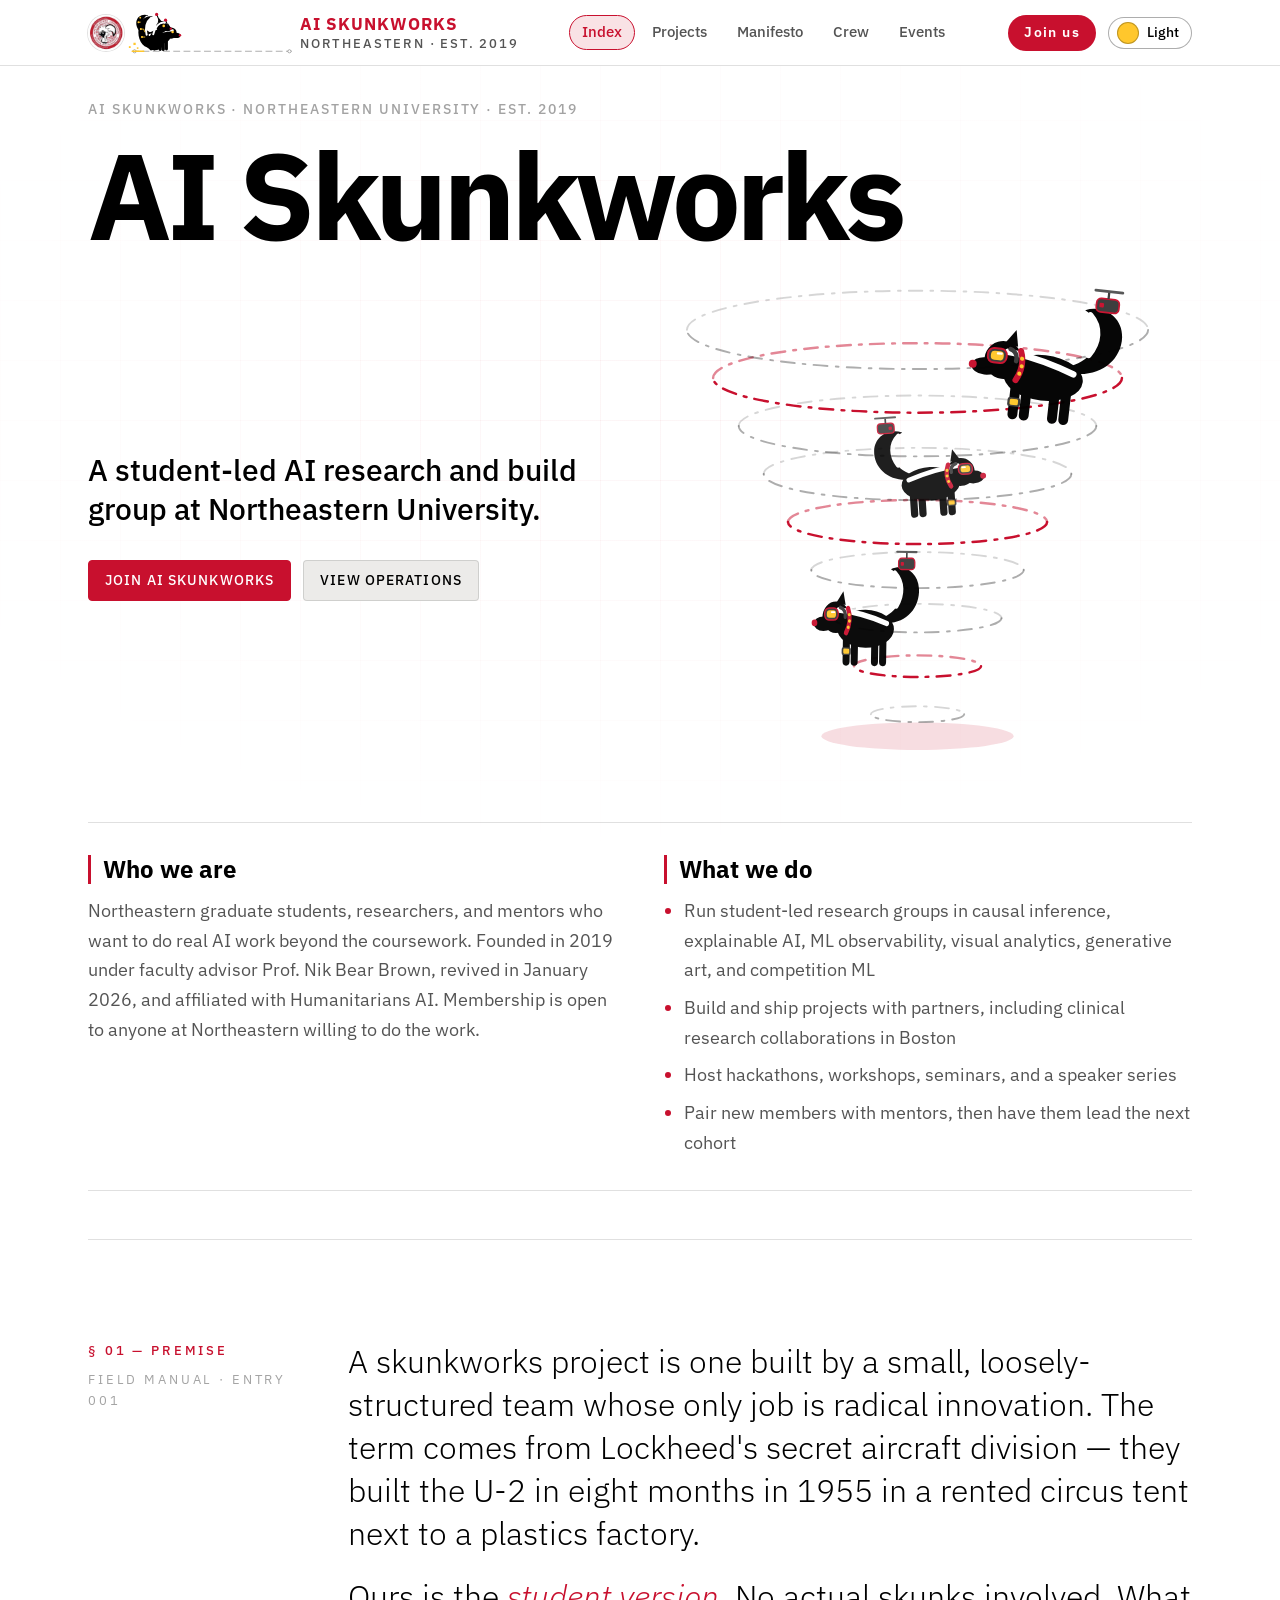
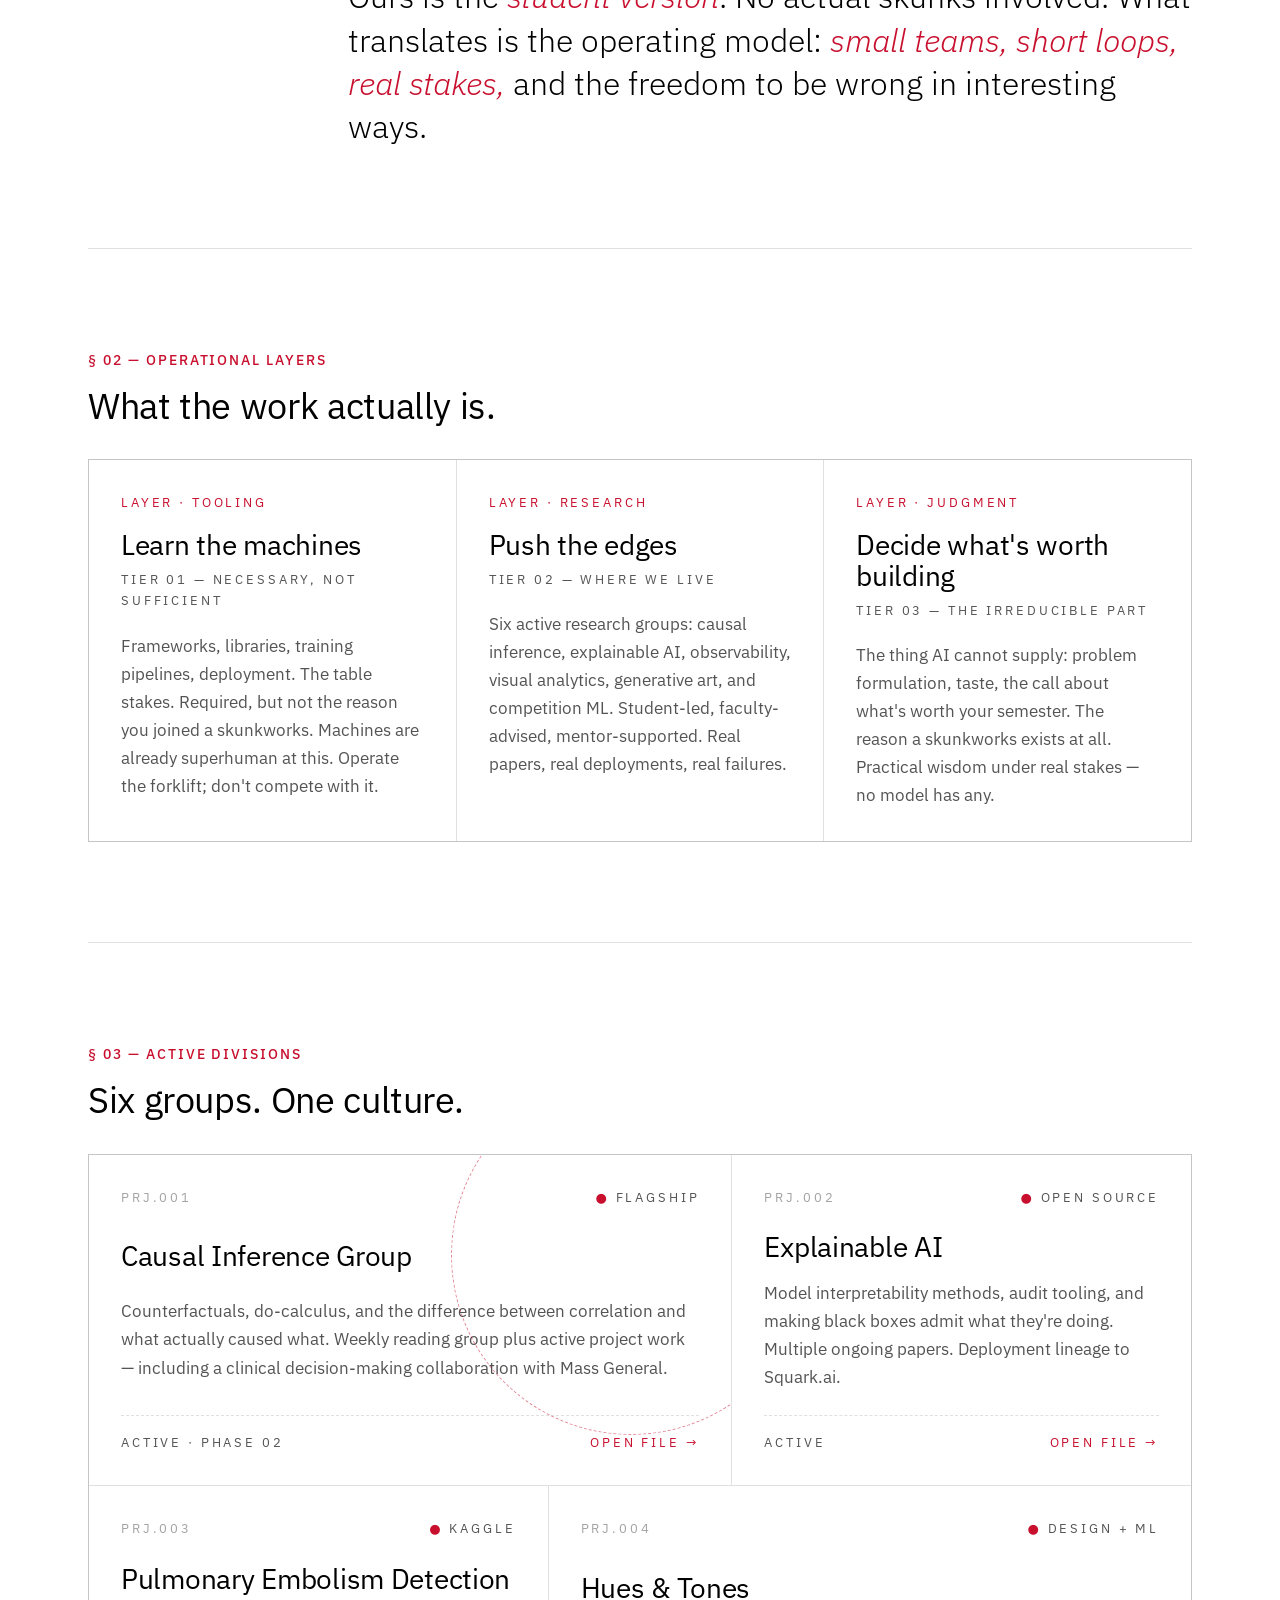
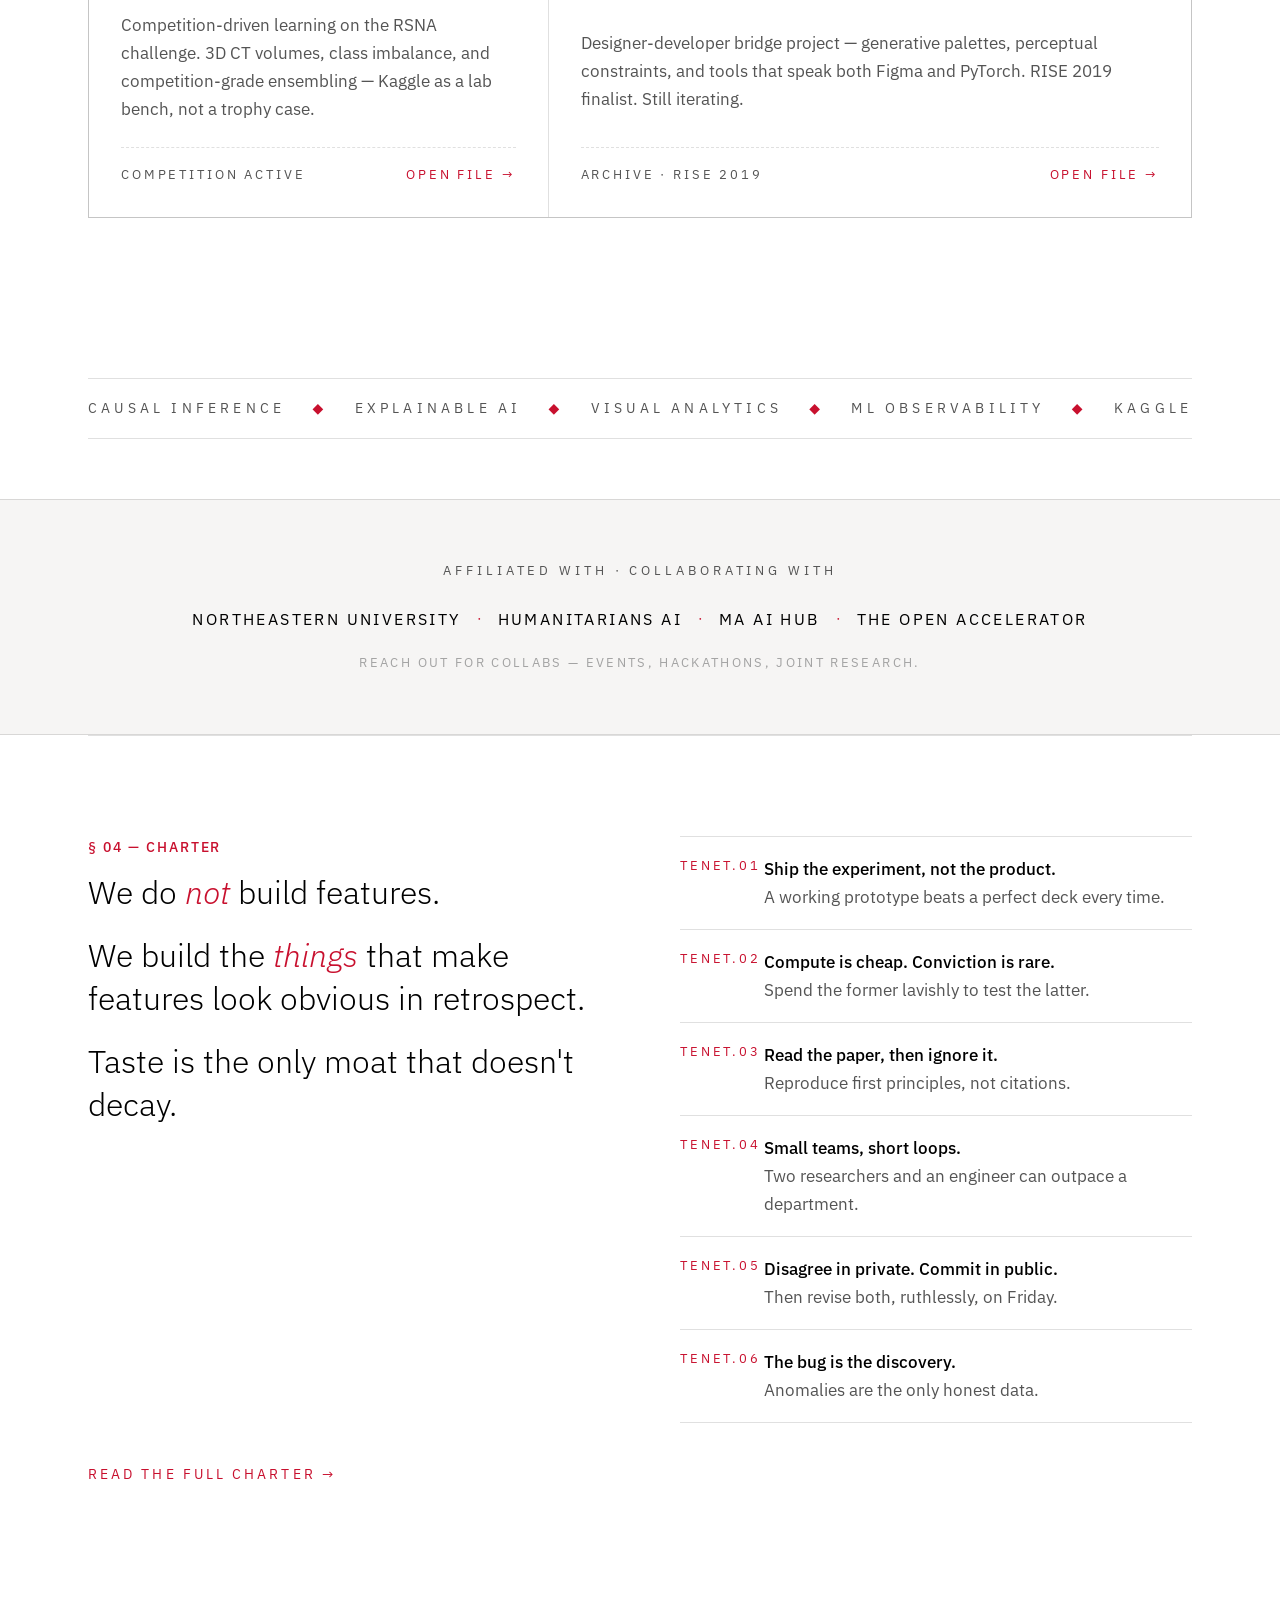
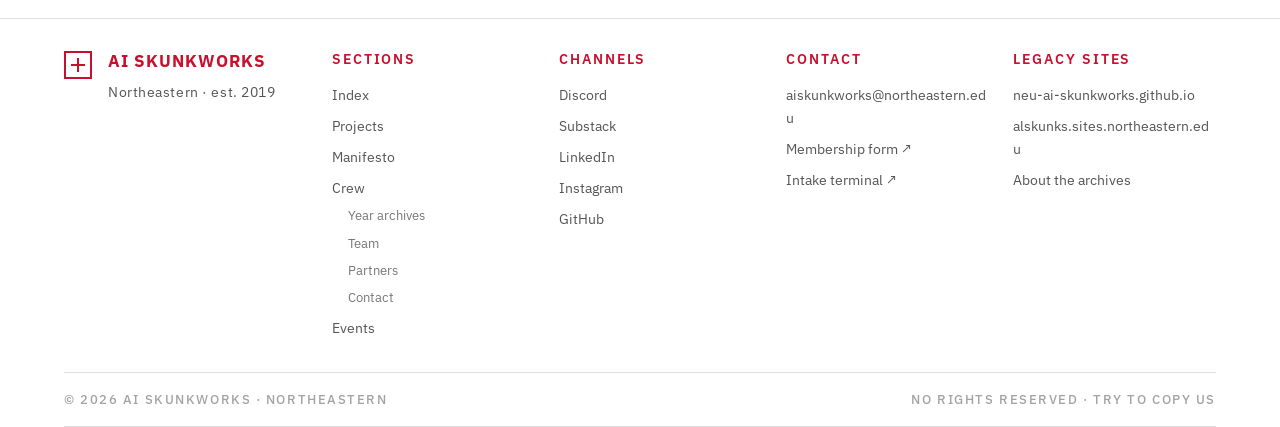
==== commit f0b56bcc: "Update homepage, README, and add twister.js Co-Authored-By: Claude Opus 5.5 <noreply@anthropic.com> " ====
--- a/index.html
+++ b/index.html
@@ -157,10 +157,27 @@
       <main class="site-main" id="main">
         <section class="page-hero index-hero">
           <p class="page-hero__label">AI Skunkworks · Northeastern University · est. 2019</p>
-          <h1 class="index-hero__title">AISkunks<span class="index-hero__cursor" aria-hidden="true">_</span></h1>
-          <p class="index-hero__tagline">
-            A student-led AI research and build group at Northeastern University.
-          </p>
+          <h1 class="index-hero__title">AI Skunkworks</h1>
+          <div class="index-hero__split">
+            <div class="index-hero__intro">
+              <p class="index-hero__tagline">
+                A student-led AI research and build group at Northeastern University.
+              </p>
+          <div class="index-hero__cta">
+            <a href="https://forms.cloud.microsoft/Pages/ResponsePage.aspx?id=gcLuqKOqrk2sm5o5i5IV5z3UtEad7LFKuTRbSEyY4zhUOFpUSFE5M0QzMUg0RDExRElSMlpEMUxLSC4u" class="btn btn--primary" target="_blank" rel="noopener noreferrer">Join AI Skunkworks</a>
+            <a href="projects.html" class="btn">View operations</a>
+          </div>
+            </div>
+            <figure class="twister" aria-label="Animation: three skunks wearing smart goggles, glowing collars, wrist watches and tail gadgets spiral up a spinning tornado of circuit rings">
+              <svg class="twister__svg" viewBox="0 0 400 380" role="img" aria-hidden="true" focusable="false">
+                <ellipse class="twister__shadow" cx="200" cy="352" rx="70" ry="10" />
+                <g class="twister__back" data-twister-back></g>
+                <g data-twister-layer="back"></g>
+                <g class="twister__front" data-twister-front></g>
+                <g data-twister-layer="front"></g>
+              </svg>
+            </figure>
+          </div>
           <div class="index-hero__about">
             <div class="index-hero__about-col">
               <h2 class="index-hero__about-title">Who we are</h2>
@@ -180,10 +197,6 @@
                 <li>Pair new members with mentors, then have them lead the next cohort</li>
               </ul>
             </div>
-          </div>
-          <div class="index-hero__cta">
-            <a href="https://forms.cloud.microsoft/Pages/ResponsePage.aspx?id=gcLuqKOqrk2sm5o5i5IV5z3UtEad7LFKuTRbSEyY4zhUOFpUSFE5M0QzMUg0RDExRElSMlpEMUxLSC4u" class="btn btn--primary" target="_blank" rel="noopener noreferrer">Join AI Skunkworks</a>
-            <a href="projects.html" class="btn">View operations</a>
           </div>
         </section>
 
@@ -453,5 +466,6 @@
       </footer>
     </div>
     <script src="scripts/main.js" defer></script>
+    <script src="scripts/twister.js" defer></script>
   </body>
 </html>
--- a/styles/pages-index.css
+++ b/styles/pages-index.css
@@ -5,26 +5,12 @@
 /* ——— Hero ——— */
 .index-hero h1.index-hero__title {
   font-family: var(--sans);
-  font-size: clamp(56px, 11vw, 160px);
+  font-size: clamp(52px, 9.5vw, 136px);
   font-weight: 700;
   line-height: 0.95;
   letter-spacing: -0.04em;
   color: var(--ink);
   margin: 0;
-}
-
-.index-hero__cursor {
-  color: var(--accent);
-  animation: index-cursor-blink 1.1s steps(1) infinite alternate;
-}
-
-@keyframes index-cursor-blink {
-  from {
-    opacity: 1;
-  }
-  to {
-    opacity: 0;
-  }
 }
 
 .index-hero__tagline {
@@ -531,14 +517,138 @@
   }
 
   .index-hero h1.index-hero__title {
-    font-size: clamp(52px, 17vw, 96px);
+    font-size: clamp(44px, 13.5vw, 96px);
   }
 }
 
 @media (prefers-reduced-motion: reduce) {
-  .index-hero__cursor,
-  .ops-grid__item--featured::after,
+    .ops-grid__item--featured::after,
   .marquee__track {
     animation: none;
   }
 }
+
+/* ——— Hero split: intro + twister ——— */
+.index-hero__split {
+  display: grid;
+  grid-template-columns: minmax(0, 1fr) minmax(0, 1.05fr);
+  align-items: center;
+  gap: var(--space-lg);
+}
+
+.index-hero__split .index-hero__cta {
+  margin-top: var(--space-lg);
+}
+
+@media (max-width: 52rem) {
+  .index-hero__split {
+    grid-template-columns: 1fr;
+  }
+  .twister {
+    max-width: 26rem;
+    margin-inline: auto;
+  }
+}
+
+/* ——— Twister animation ——— */
+.twister {
+  margin: 0;
+  width: 100%;
+}
+
+.twister__svg {
+  width: 100%;
+  height: auto;
+  overflow: visible;
+}
+
+.twister__shadow {
+  fill: rgba(var(--accent-rgb), 0.14);
+}
+
+.twister__ring {
+  fill: none;
+  stroke: var(--line-strong);
+  stroke-width: 1.4;
+  stroke-dasharray: 10 6 2 6;
+  stroke-linecap: round;
+  animation: twister-spin linear infinite;
+}
+
+.twister__ring--accent {
+  stroke: var(--accent);
+  stroke-width: 1.8;
+}
+
+.twister__ring--back {
+  opacity: 0.5;
+}
+
+@keyframes twister-spin {
+  to {
+    stroke-dashoffset: -96;
+  }
+}
+
+/* Skunk parts */
+.tk__fur { fill: var(--skunk-fur); }
+.tk__body { filter: var(--skunk-halo); }
+.tk__stripe { fill: none; stroke: var(--skunk-stripe); stroke-width: 1.7; stroke-linecap: round; }
+.tk__limb { stroke: var(--skunk-fur); stroke-width: 2.6; stroke-linecap: round; fill: none; }
+.tk__nose { fill: var(--accent); }
+
+.tk__goggle { fill: #3a3a3a; stroke: var(--accent); stroke-width: 0.5; }
+.tk__lens { fill: var(--signal); }
+.tk__glint { stroke: #ffffff; stroke-width: 0.6; stroke-linecap: round; }
+.tk__strap { fill: none; stroke: #3a3a3a; stroke-width: 1.2; stroke-linecap: round; }
+
+.tk__collar { fill: none; stroke: var(--accent); stroke-width: 1.6; stroke-linecap: round; }
+.tk__collar-led { fill: var(--signal); animation: tk-led 0.9s steps(2, jump-none) infinite; }
+.tk__collar-led--2 { animation-delay: -0.3s; }
+.tk__collar-led--3 { animation-delay: -0.6s; }
+
+.tk__watch-strap { fill: #3a3a3a; }
+.tk__watch-face { fill: var(--signal); animation: tk-watch 2s ease-in-out infinite; }
+
+.tk__pod { fill: #3a3a3a; stroke: var(--accent); stroke-width: 0.45; }
+.tk__pod-light { fill: var(--accent); animation: tk-led 0.6s steps(2, jump-none) infinite; }
+.tk__mast { stroke: #3a3a3a; stroke-width: 0.6; }
+.tk__rotor { stroke: var(--ink-dim); stroke-width: 0.7; stroke-linecap: round; }
+
+.tk__leg, .tk__tail, .tk__bob, .tk__rotor { transform-box: fill-box; }
+.tk__leg { transform-origin: 50% 0%; animation: tk-gallop 0.3s ease-in-out infinite alternate; animation-delay: var(--tk-delay, 0s); }
+.tk__leg--b { animation-direction: alternate-reverse; }
+.tk__bob { animation: tk-bob 0.15s ease-in-out infinite alternate; }
+.tk__tail { transform-origin: 100% 90%; animation: tk-tail 0.3s ease-in-out infinite alternate; }
+.tk__rotor { transform-origin: 50% 50%; animation: tk-rotor 0.12s linear infinite; }
+
+@keyframes tk-gallop { from { transform: rotate(-28deg); } to { transform: rotate(28deg); } }
+@keyframes tk-bob { from { transform: translateY(0); } to { transform: translateY(-1.3px); } }
+@keyframes tk-tail { from { transform: rotate(-6deg); } to { transform: rotate(8deg); } }
+@keyframes tk-rotor { 0% { transform: scaleX(1); } 50% { transform: scaleX(0.15); } 100% { transform: scaleX(1); } }
+@keyframes tk-led { 0% { opacity: 1; } 50% { opacity: 0.2; } }
+@keyframes tk-watch { 0%, 100% { opacity: 1; } 50% { opacity: 0.55; } }
+
+:root[data-theme="dark"] .tk__goggle,
+:root[data-theme="dark"] .tk__strap,
+:root[data-theme="dark"] .tk__watch-strap,
+:root[data-theme="dark"] .tk__pod,
+:root[data-theme="dark"] .tk__mast {
+  fill: #5a5a5a;
+}
+
+:root[data-theme="dark"] .tk__strap,
+:root[data-theme="dark"] .tk__mast {
+  fill: none;
+  stroke: #5a5a5a;
+}
+
+.twister__svg.is-still .twister__ring,
+.twister__svg.is-still .tk__leg,
+.twister__svg.is-still .tk__bob,
+.twister__svg.is-still .tk__tail,
+.twister__svg.is-still .tk__rotor,
+.twister__svg.is-still [class*="led"],
+.twister__svg.is-still .tk__watch-face {
+  animation: none;
+}
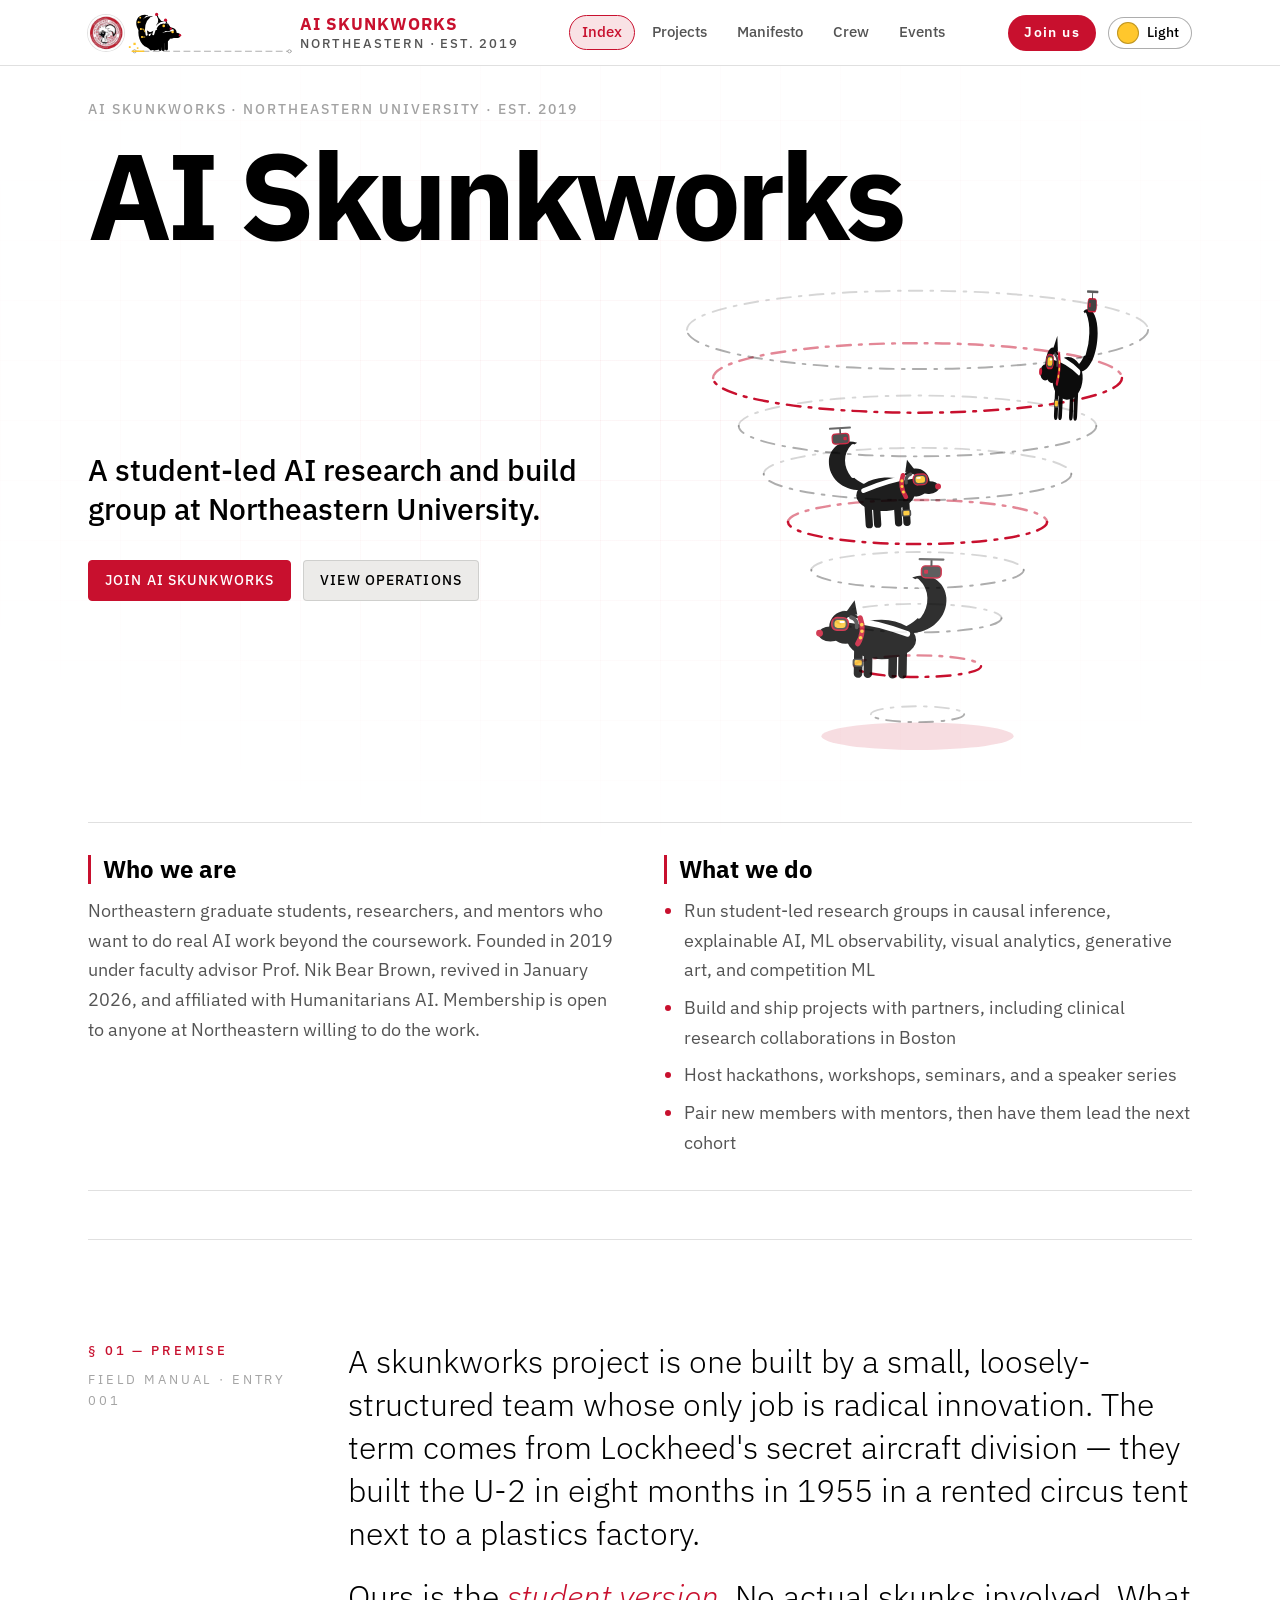
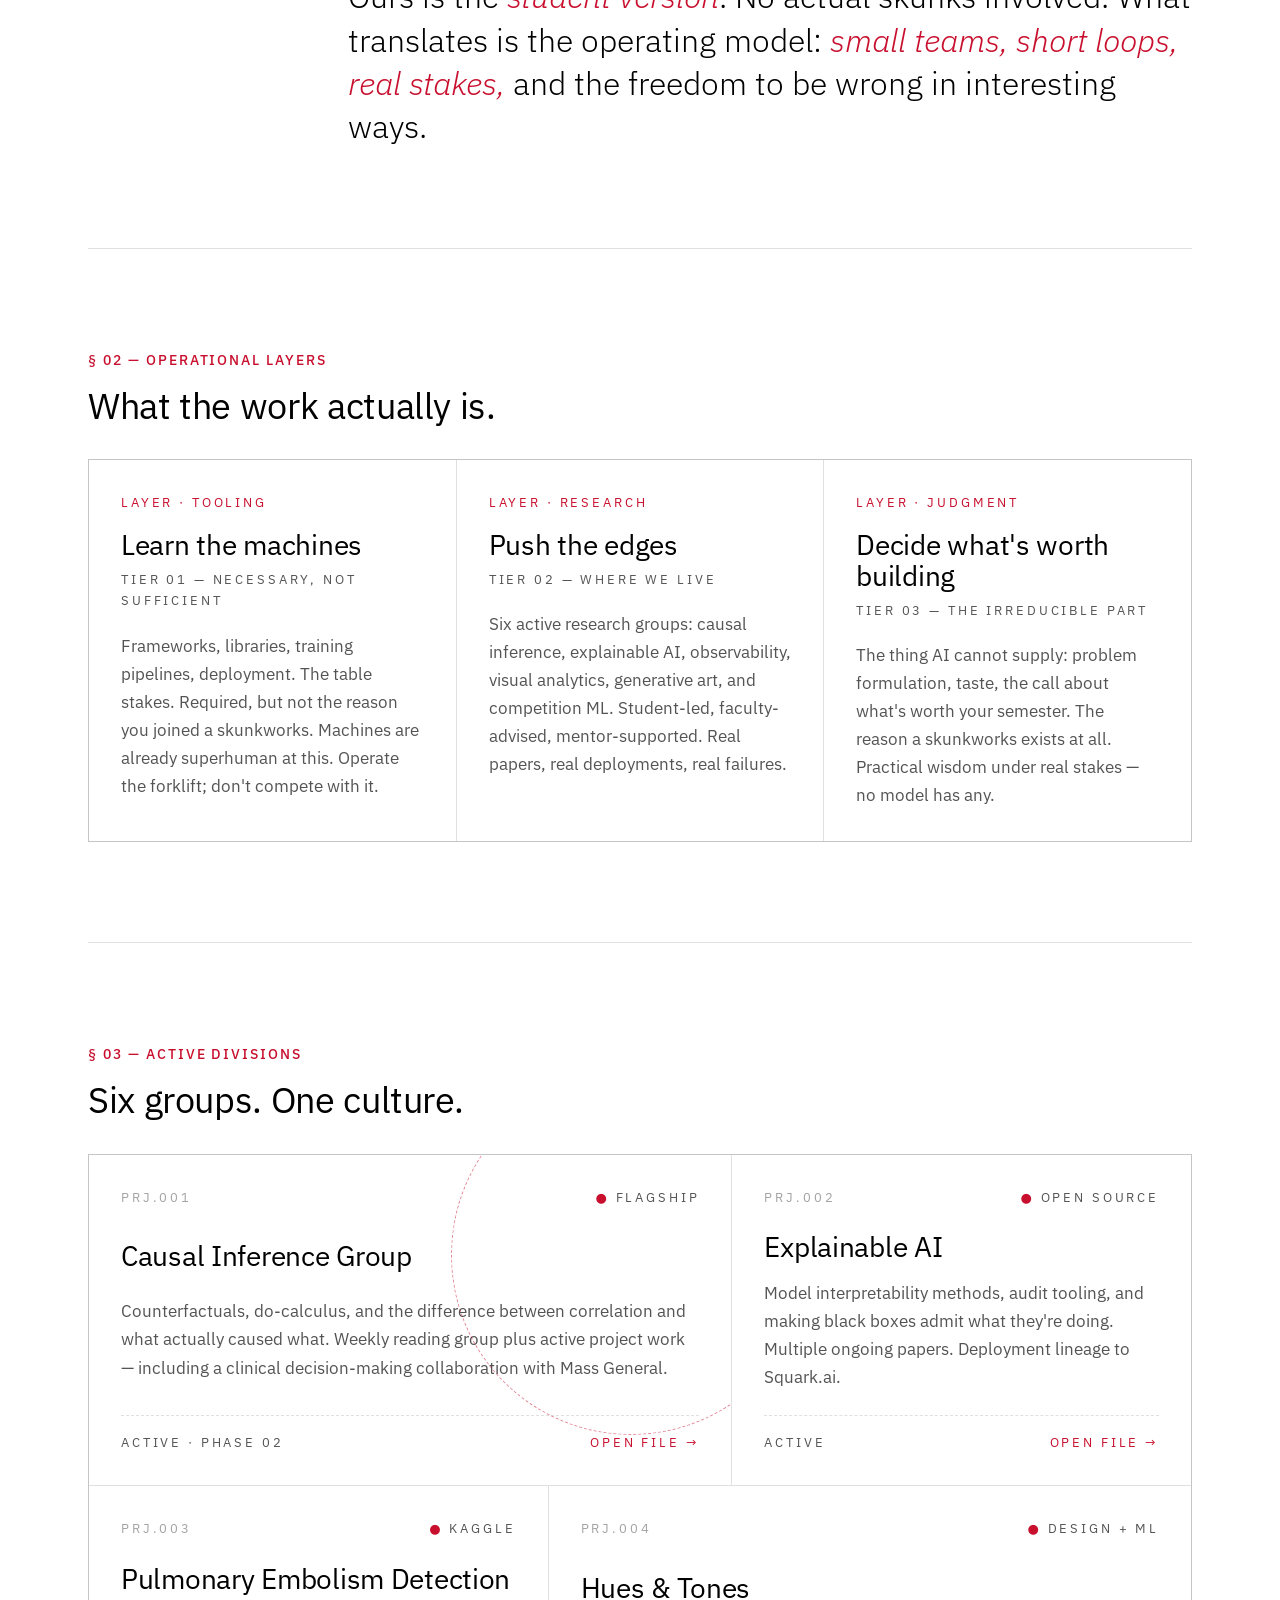
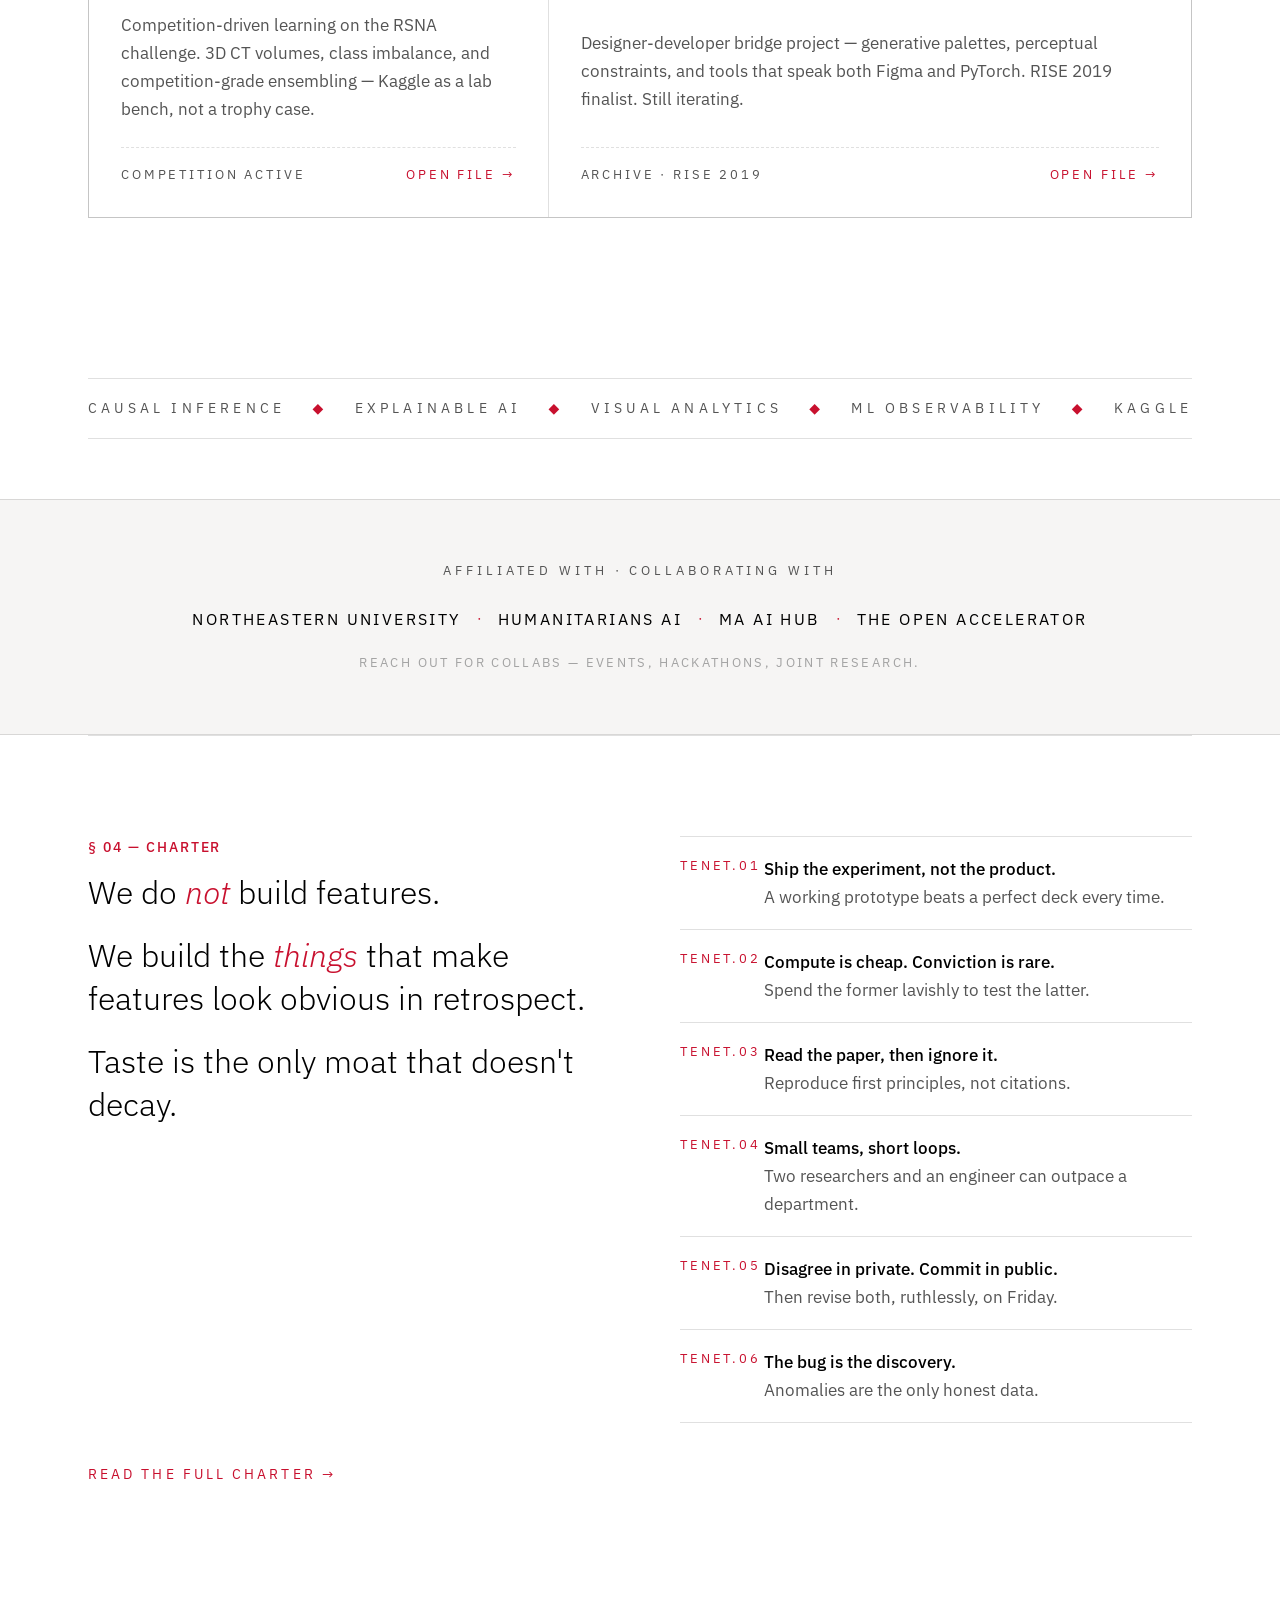
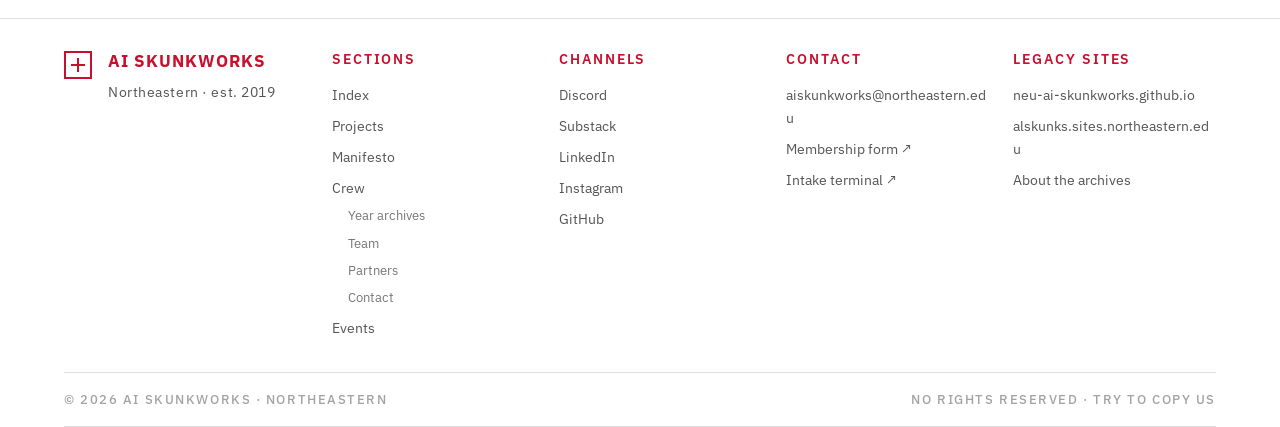
==== commit d9f60dea: "Add SEO and AI discoverability: meta tags, JSON-LD, sitemap, robots, llms.txt, OG image, 404 Co-Auth" ====
--- a/index.html
+++ b/index.html
@@ -3,11 +3,132 @@
   <head>
     <meta charset="utf-8" />
     <meta name="viewport" content="width=device-width, initial-scale=1" />
-    <title>AISkunks — AI Skunkworks at Northeastern University</title>
-    <meta
-      name="description"
-      content="Student-led AI research at Northeastern. Founded 2019, revived 2026. Six divisions, hackathons, mentorship, and radical innovation on purpose."
-    />
+    <title>AI Skunkworks | Student-Led AI Research Group at Northeastern University</title>
+    <!-- SEO -->
+    <meta name="description" content="AI Skunkworks is Northeastern University's student-led AI research and build group in Boston: six research divisions, hackathons, speakers and mentorship. Est. 2019." />
+    <meta name="robots" content="index, follow, max-image-preview:large" />
+    <meta name="author" content="AI Skunkworks, Northeastern University" />
+    <link rel="canonical" href="https://aravindb98.github.io/NEU_AISkunkworks_Website/" />
+    <meta property="og:type" content="website" />
+    <meta property="og:site_name" content="AI Skunkworks" />
+    <meta property="og:locale" content="en_US" />
+    <meta property="og:title" content="AI Skunkworks | Student-Led AI Research Group at Northeastern University" />
+    <meta property="og:description" content="AI Skunkworks is Northeastern University's student-led AI research and build group in Boston: six research divisions, hackathons, speakers and mentorship. Est. 2019." />
+    <meta property="og:url" content="https://aravindb98.github.io/NEU_AISkunkworks_Website/" />
+    <meta property="og:image" content="https://aravindb98.github.io/NEU_AISkunkworks_Website/assets/og-image.png" />
+    <meta property="og:image:width" content="1200" />
+    <meta property="og:image:height" content="630" />
+    <meta property="og:image:alt" content="AI Skunkworks, student-led AI research group at Northeastern University" />
+    <meta name="twitter:card" content="summary_large_image" />
+    <meta name="twitter:title" content="AI Skunkworks | Student-Led AI Research Group at Northeastern University" />
+    <meta name="twitter:description" content="AI Skunkworks is Northeastern University's student-led AI research and build group in Boston: six research divisions, hackathons, speakers and mentorship. Est. 2019." />
+    <meta name="twitter:image" content="https://aravindb98.github.io/NEU_AISkunkworks_Website/assets/og-image.png" />
+    <link rel="apple-touch-icon" href="assets/favicon.png" />
+    <link rel="sitemap" type="application/xml" href="sitemap.xml" />
+    <script type="application/ld+json">
+    {
+      "@context": "https://schema.org",
+      "@graph": [
+        {
+          "@type": [
+            "Organization",
+            "ResearchOrganization"
+          ],
+          "@id": "https://aravindb98.github.io/NEU_AISkunkworks_Website/#organization",
+          "name": "AI Skunkworks",
+          "alternateName": [
+            "AISkunks",
+            "NEU AI Skunkworks",
+            "Northeastern AI Skunkworks",
+            "AI Skunkworks at Northeastern University",
+            "Skunkworks NEU"
+          ],
+          "url": "https://aravindb98.github.io/NEU_AISkunkworks_Website/",
+          "logo": {
+            "@type": "ImageObject",
+            "url": "https://aravindb98.github.io/NEU_AISkunkworks_Website/assets/skunkworks-logo.jpg",
+            "width": 200,
+            "height": 200
+          },
+          "image": "https://aravindb98.github.io/NEU_AISkunkworks_Website/assets/og-image.png",
+          "description": "AI Skunkworks is a student-led AI research and build group at Northeastern University in Boston, founded in 2019 under faculty advisor Prof. Nik Bear Brown and revived in January 2026. It runs research divisions in causal inference, explainable AI, visual analytics, ML observability, competition machine learning and generative art, and hosts hackathons, workshops and a speaker series.",
+          "foundingDate": "2019",
+          "email": "aiskunkworks@northeastern.edu",
+          "address": {
+            "@type": "PostalAddress",
+            "addressLocality": "Boston",
+            "addressRegion": "MA",
+            "addressCountry": "US"
+          },
+          "areaServed": "Boston, Massachusetts",
+          "parentOrganization": {
+            "@type": "CollegeOrUniversity",
+            "name": "Northeastern University",
+            "url": "https://www.northeastern.edu/",
+            "sameAs": "https://en.wikipedia.org/wiki/Northeastern_University"
+          },
+          "memberOf": {
+            "@type": "Organization",
+            "name": "Humanitarians AI"
+          },
+          "founder": {
+            "@type": "Person",
+            "name": "Nik Bear Brown",
+            "jobTitle": "Faculty Advisor",
+            "sameAs": "https://www.linkedin.com/in/nikbearbrown/"
+          },
+          "knowsAbout": [
+            "Artificial intelligence",
+            "Machine learning",
+            "Causal inference",
+            "Explainable AI",
+            "Visual analytics",
+            "ML observability",
+            "Generative art",
+            "Kaggle competitions",
+            "Agentic AI",
+            "Medical imaging"
+          ],
+          "sameAs": [
+            "https://www.linkedin.com/company/aiskunkworks/",
+            "https://github.com/skunkworksneu",
+            "https://instagram.com/aiskunkworks",
+            "https://aiskunkworks.substack.com",
+            "https://discord.gg/PGebZX3xU",
+            "https://neu-ai-skunkworks.github.io",
+            "https://alskunks.sites.northeastern.edu"
+          ]
+        },
+        {
+          "@type": "WebSite",
+          "@id": "https://aravindb98.github.io/NEU_AISkunkworks_Website/#website",
+          "url": "https://aravindb98.github.io/NEU_AISkunkworks_Website/",
+          "name": "AI Skunkworks",
+          "alternateName": "AI Skunkworks at Northeastern University",
+          "publisher": {
+            "@id": "https://aravindb98.github.io/NEU_AISkunkworks_Website/#organization"
+          },
+          "inLanguage": "en-US"
+        },
+        {
+          "@type": "WebPage",
+          "@id": "https://aravindb98.github.io/NEU_AISkunkworks_Website/#webpage",
+          "url": "https://aravindb98.github.io/NEU_AISkunkworks_Website/",
+          "name": "AI Skunkworks | Student-Led AI Research Group at Northeastern University",
+          "description": "AI Skunkworks is Northeastern University's student-led AI research and build group in Boston: six research divisions, hackathons, speakers and mentorship. Est. 2019.",
+          "isPartOf": {
+            "@id": "https://aravindb98.github.io/NEU_AISkunkworks_Website/#website"
+          },
+          "about": {
+            "@id": "https://aravindb98.github.io/NEU_AISkunkworks_Website/#organization"
+          },
+          "primaryImageOfPage": "https://aravindb98.github.io/NEU_AISkunkworks_Website/assets/og-image.png",
+          "inLanguage": "en-US"
+        }
+      ]
+    }
+    </script>
+    <!-- /SEO -->
     <meta name="theme-color" content="#c8102e" />
     <script>
       (function () {
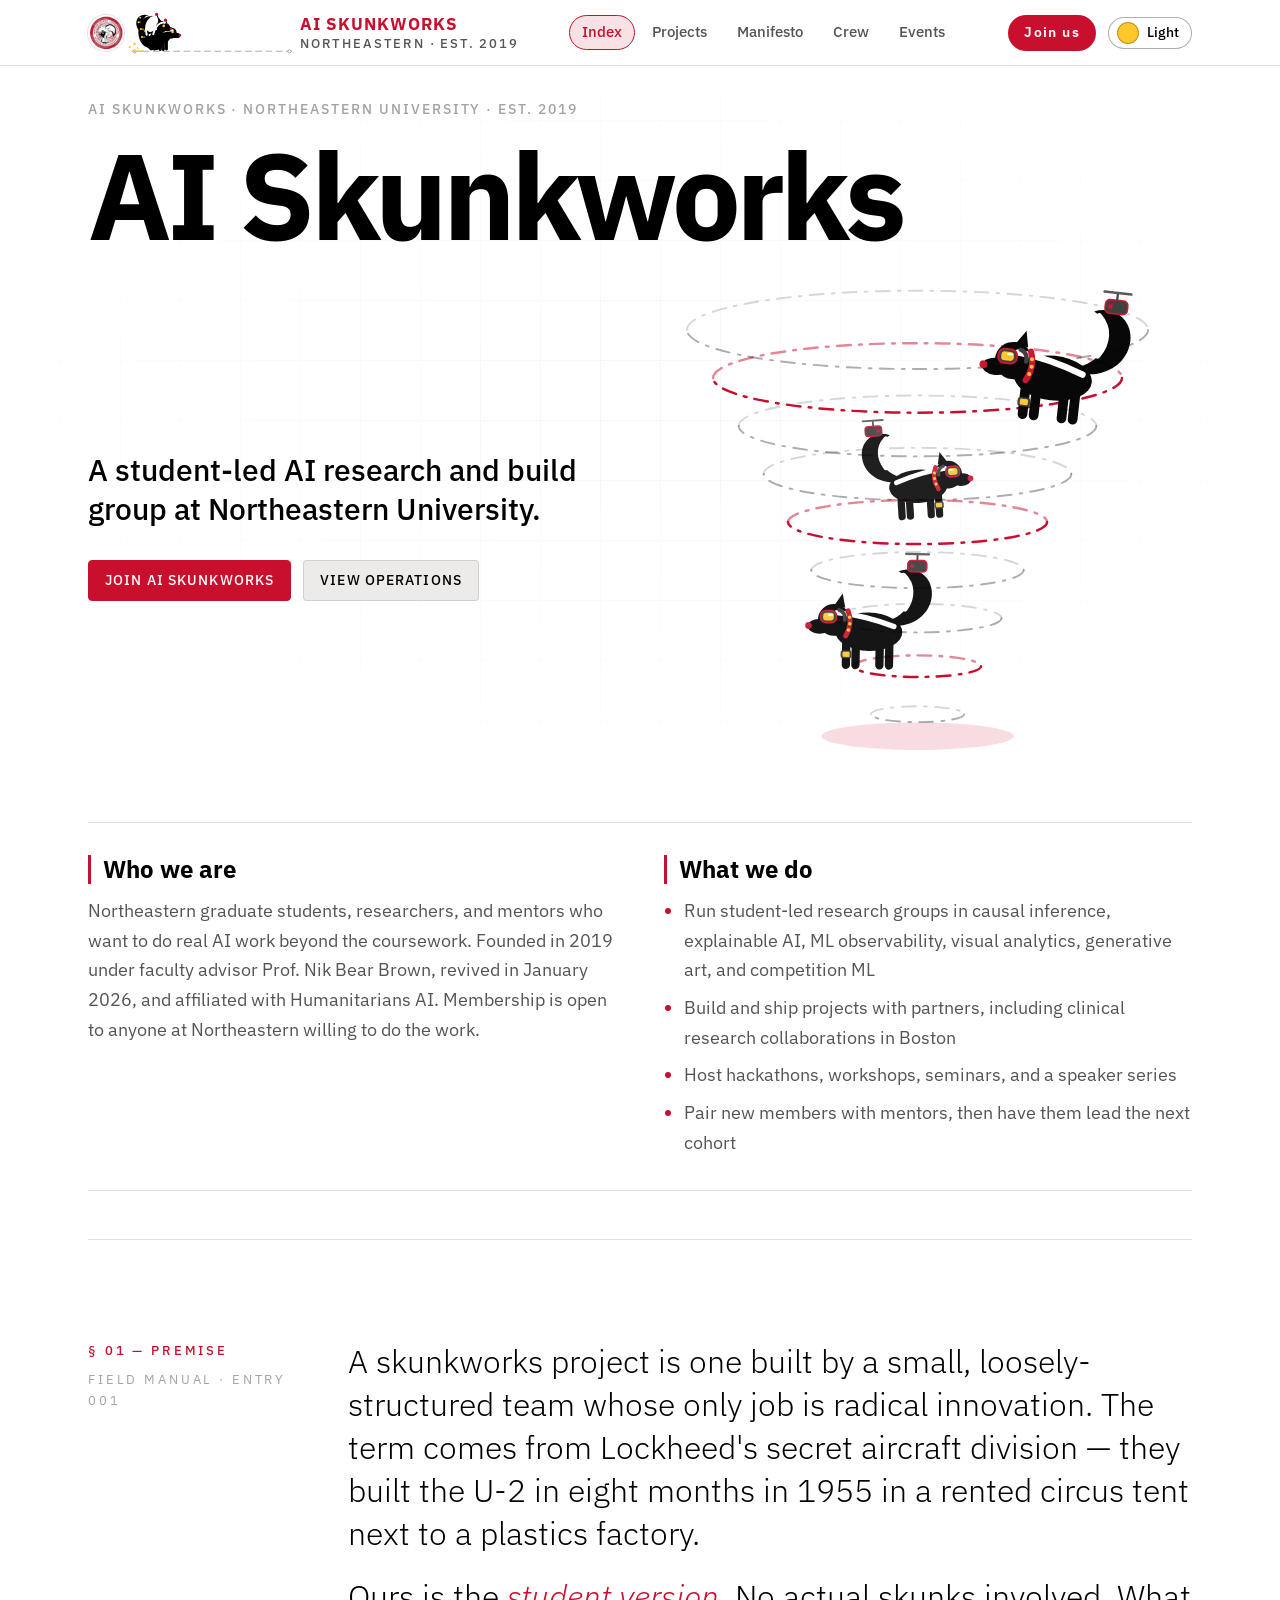
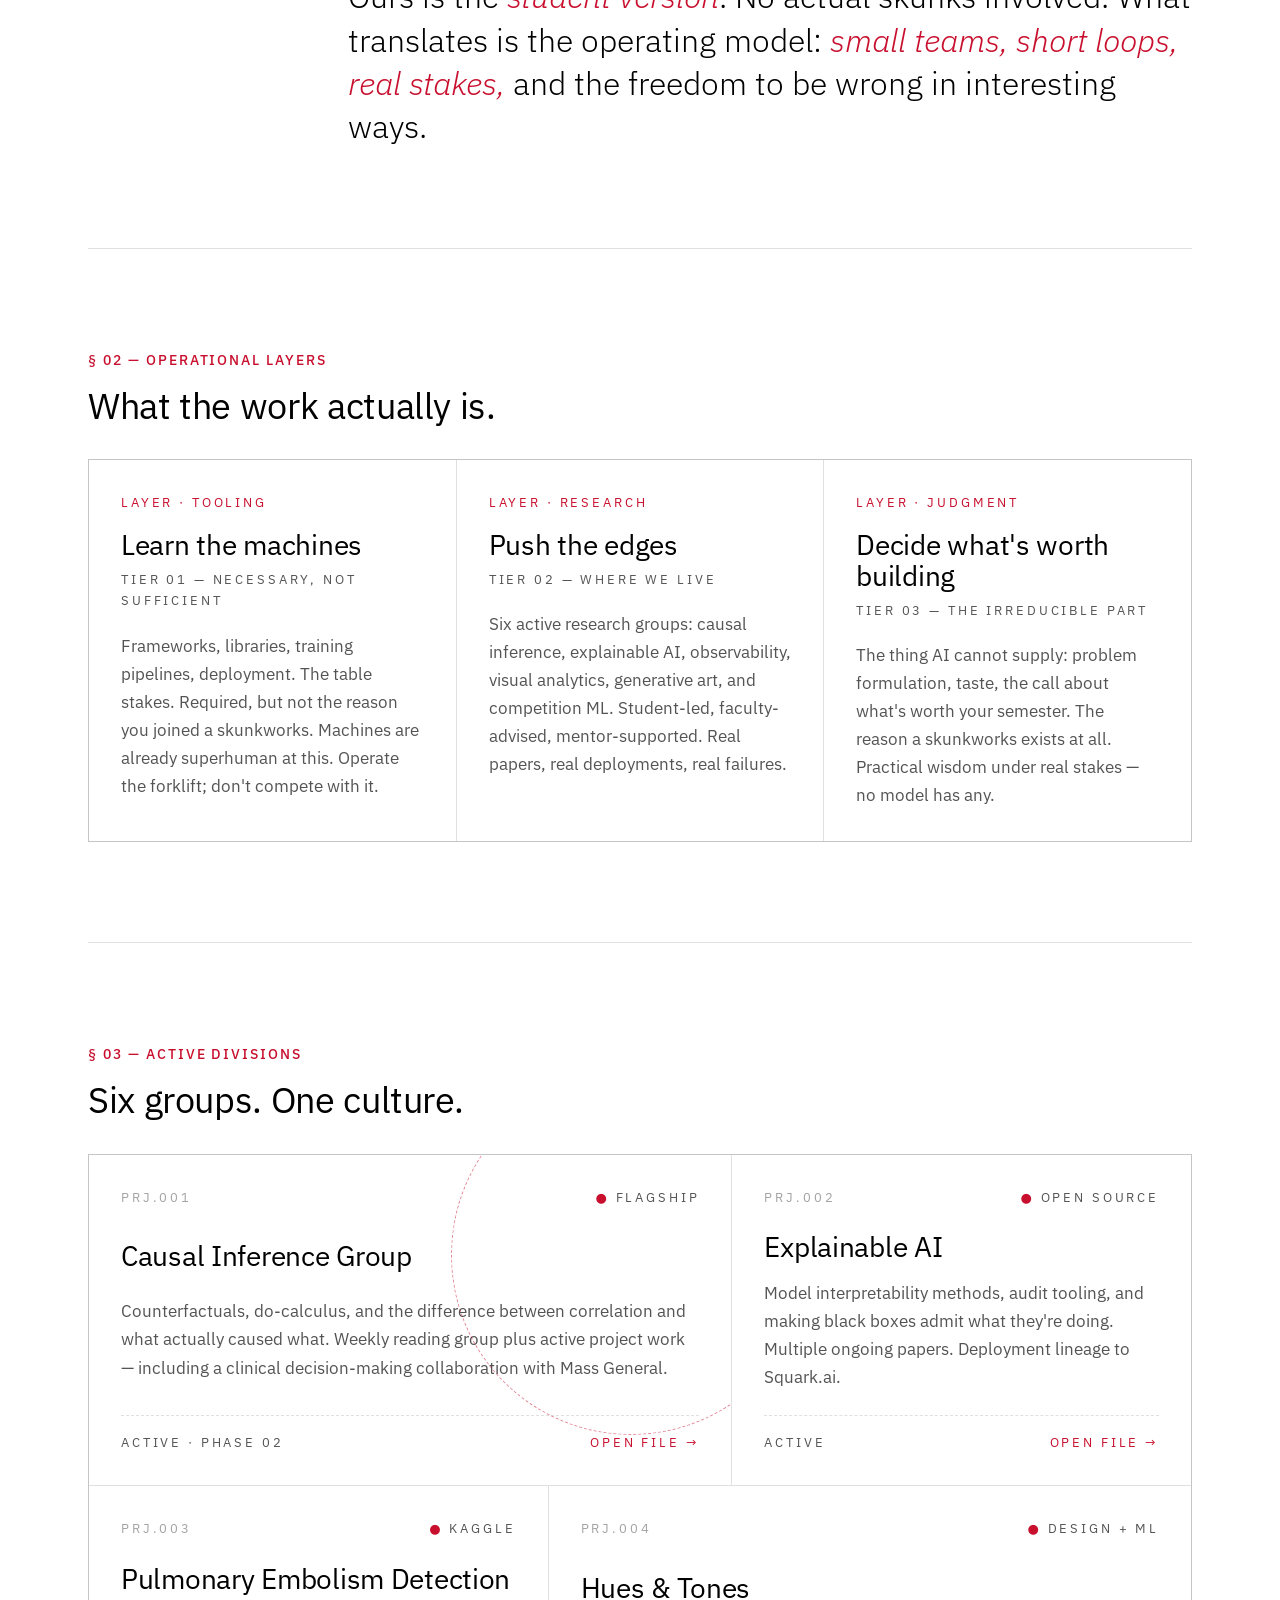
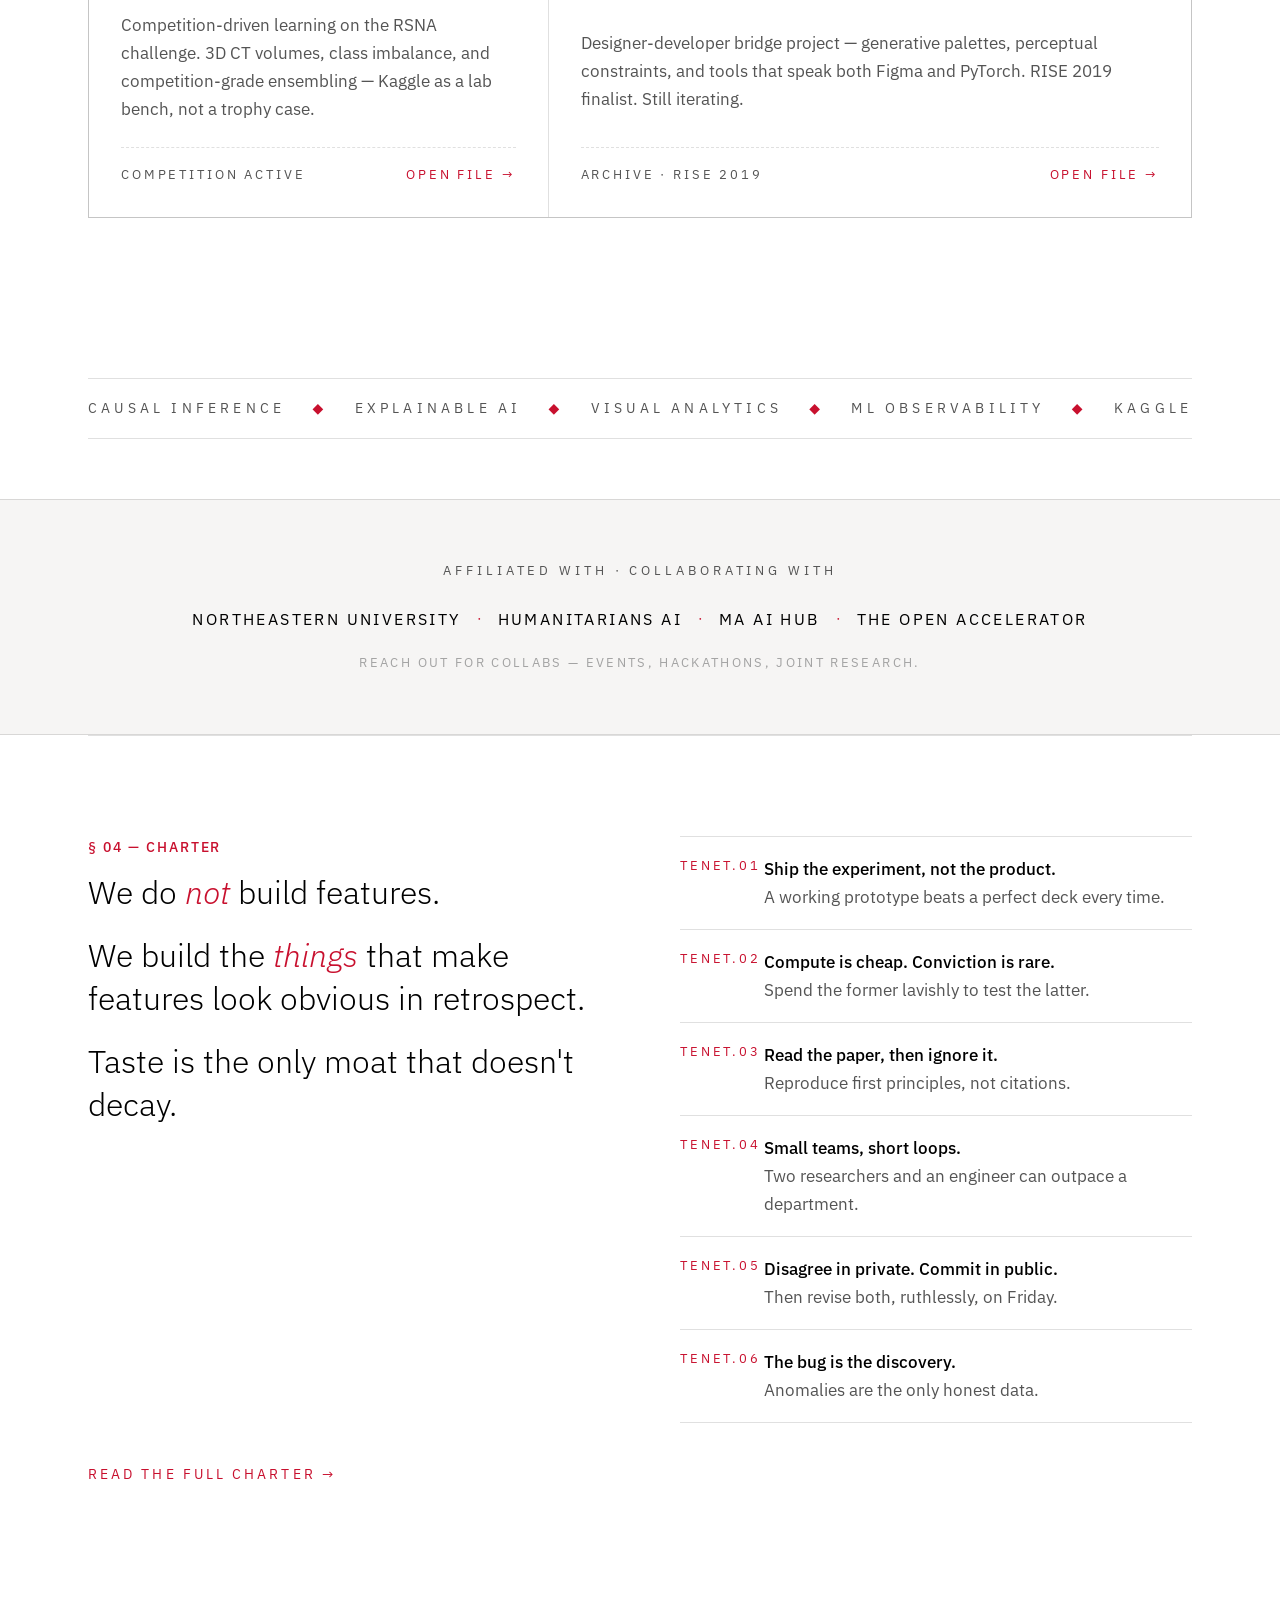
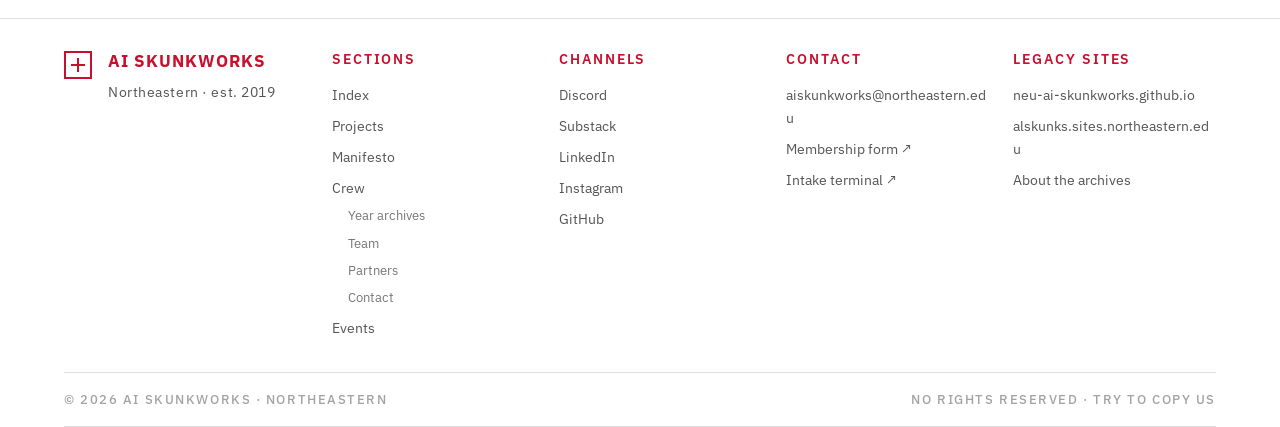
==== commit 4121fe3c: "Point site to skunks.ai; credit GitHub Pages as point of origin Co-Authored-By: Claude Opus 5.5 <nor" ====
--- a/index.html
+++ b/index.html
@@ -8,21 +8,21 @@
     <meta name="description" content="AI Skunkworks is Northeastern University's student-led AI research and build group in Boston: six research divisions, hackathons, speakers and mentorship. Est. 2019." />
     <meta name="robots" content="index, follow, max-image-preview:large" />
     <meta name="author" content="AI Skunkworks, Northeastern University" />
-    <link rel="canonical" href="https://aravindb98.github.io/NEU_AISkunkworks_Website/" />
+    <link rel="canonical" href="https://skunks.ai/" />
     <meta property="og:type" content="website" />
     <meta property="og:site_name" content="AI Skunkworks" />
     <meta property="og:locale" content="en_US" />
     <meta property="og:title" content="AI Skunkworks | Student-Led AI Research Group at Northeastern University" />
     <meta property="og:description" content="AI Skunkworks is Northeastern University's student-led AI research and build group in Boston: six research divisions, hackathons, speakers and mentorship. Est. 2019." />
-    <meta property="og:url" content="https://aravindb98.github.io/NEU_AISkunkworks_Website/" />
-    <meta property="og:image" content="https://aravindb98.github.io/NEU_AISkunkworks_Website/assets/og-image.png" />
+    <meta property="og:url" content="https://skunks.ai/" />
+    <meta property="og:image" content="https://skunks.ai/assets/og-image.png" />
     <meta property="og:image:width" content="1200" />
     <meta property="og:image:height" content="630" />
     <meta property="og:image:alt" content="AI Skunkworks, student-led AI research group at Northeastern University" />
     <meta name="twitter:card" content="summary_large_image" />
     <meta name="twitter:title" content="AI Skunkworks | Student-Led AI Research Group at Northeastern University" />
     <meta name="twitter:description" content="AI Skunkworks is Northeastern University's student-led AI research and build group in Boston: six research divisions, hackathons, speakers and mentorship. Est. 2019." />
-    <meta name="twitter:image" content="https://aravindb98.github.io/NEU_AISkunkworks_Website/assets/og-image.png" />
+    <meta name="twitter:image" content="https://skunks.ai/assets/og-image.png" />
     <link rel="apple-touch-icon" href="assets/favicon.png" />
     <link rel="sitemap" type="application/xml" href="sitemap.xml" />
     <script type="application/ld+json">
@@ -34,7 +34,7 @@
             "Organization",
             "ResearchOrganization"
           ],
-          "@id": "https://aravindb98.github.io/NEU_AISkunkworks_Website/#organization",
+          "@id": "https://skunks.ai/#organization",
           "name": "AI Skunkworks",
           "alternateName": [
             "AISkunks",
@@ -43,14 +43,14 @@
             "AI Skunkworks at Northeastern University",
             "Skunkworks NEU"
           ],
-          "url": "https://aravindb98.github.io/NEU_AISkunkworks_Website/",
+          "url": "https://skunks.ai/",
           "logo": {
             "@type": "ImageObject",
-            "url": "https://aravindb98.github.io/NEU_AISkunkworks_Website/assets/skunkworks-logo.jpg",
+            "url": "https://skunks.ai/assets/skunkworks-logo.jpg",
             "width": 200,
             "height": 200
           },
-          "image": "https://aravindb98.github.io/NEU_AISkunkworks_Website/assets/og-image.png",
+          "image": "https://skunks.ai/assets/og-image.png",
           "description": "AI Skunkworks is a student-led AI research and build group at Northeastern University in Boston, founded in 2019 under faculty advisor Prof. Nik Bear Brown and revived in January 2026. It runs research divisions in causal inference, explainable AI, visual analytics, ML observability, competition machine learning and generative art, and hosts hackathons, workshops and a speaker series.",
           "foundingDate": "2019",
           "email": "aiskunkworks@northeastern.edu",
@@ -101,28 +101,28 @@
         },
         {
           "@type": "WebSite",
-          "@id": "https://aravindb98.github.io/NEU_AISkunkworks_Website/#website",
-          "url": "https://aravindb98.github.io/NEU_AISkunkworks_Website/",
+          "@id": "https://skunks.ai/#website",
+          "url": "https://skunks.ai/",
           "name": "AI Skunkworks",
           "alternateName": "AI Skunkworks at Northeastern University",
           "publisher": {
-            "@id": "https://aravindb98.github.io/NEU_AISkunkworks_Website/#organization"
+            "@id": "https://skunks.ai/#organization"
           },
           "inLanguage": "en-US"
         },
         {
           "@type": "WebPage",
-          "@id": "https://aravindb98.github.io/NEU_AISkunkworks_Website/#webpage",
-          "url": "https://aravindb98.github.io/NEU_AISkunkworks_Website/",
+          "@id": "https://skunks.ai/#webpage",
+          "url": "https://skunks.ai/",
           "name": "AI Skunkworks | Student-Led AI Research Group at Northeastern University",
           "description": "AI Skunkworks is Northeastern University's student-led AI research and build group in Boston: six research divisions, hackathons, speakers and mentorship. Est. 2019.",
           "isPartOf": {
-            "@id": "https://aravindb98.github.io/NEU_AISkunkworks_Website/#website"
+            "@id": "https://skunks.ai/#website"
           },
           "about": {
-            "@id": "https://aravindb98.github.io/NEU_AISkunkworks_Website/#organization"
-          },
-          "primaryImageOfPage": "https://aravindb98.github.io/NEU_AISkunkworks_Website/assets/og-image.png",
+            "@id": "https://skunks.ai/#organization"
+          },
+          "primaryImageOfPage": "https://skunks.ai/assets/og-image.png",
           "inLanguage": "en-US"
         }
       ]
